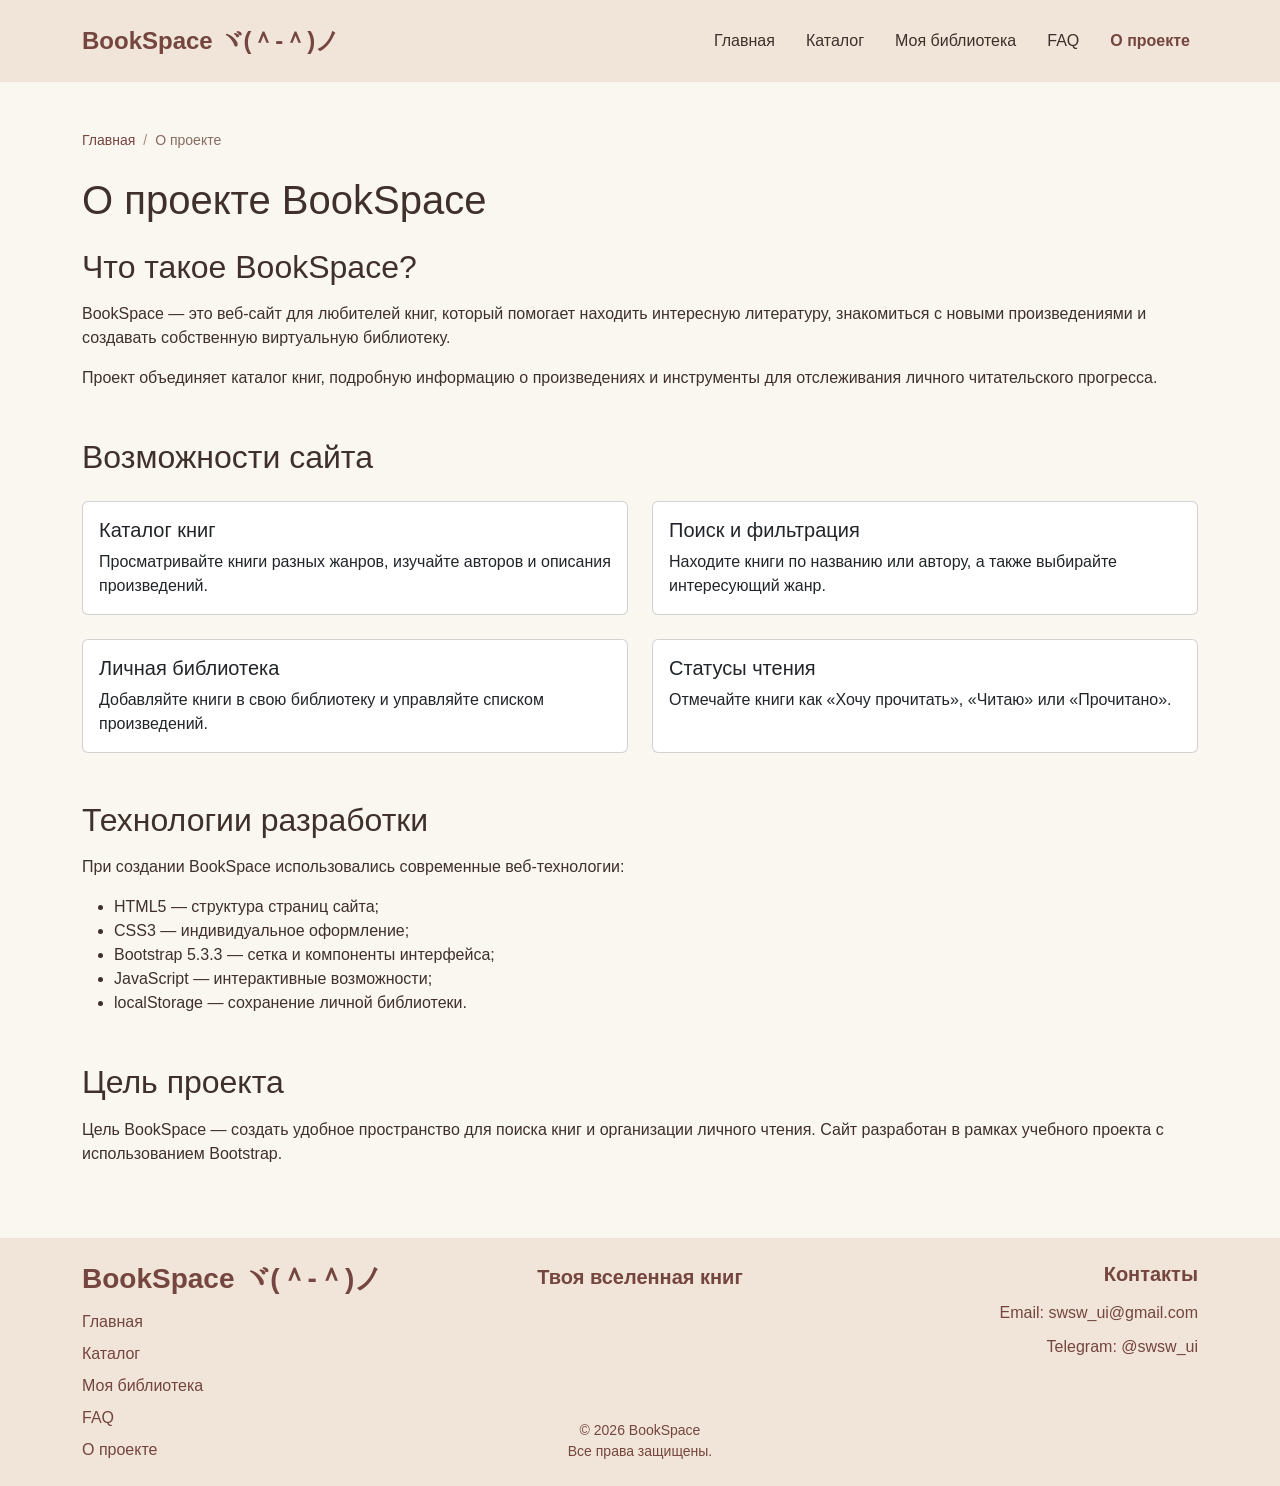
==== about.html @ 2700f843 "Этапы 8, 9, 10" ====
<!DOCTYPE html>
<html lang="ru">

<head>
    <meta charset="UTF-8">
    <meta name="viewport" content="width=device-width, initial-scale=1.0">

    <title>О проекте — BookSpace</title>

    <link
        href="https://cdn.jsdelivr.net/npm/bootstrap@5.3.3/dist/css/bootstrap.min.css"
        rel="stylesheet"
    >

    <link rel="stylesheet" href="css/custom.css">
</head>

<body>

    <!-- Навигационное меню -->
    <nav class="navbar navbar-expand-lg navbar-light sticky-top">
        <div class="container">

            <a class="navbar-brand fw-bold" href="index.html">
                BookSpace ヾ(＾-＾)ノ
            </a>

            <button
                class="navbar-toggler"
                type="button"
                data-bs-toggle="collapse"
                data-bs-target="#navbarNav"
                aria-controls="navbarNav"
                aria-expanded="false"
                aria-label="Открыть меню"
            >
                <span class="navbar-toggler-icon"></span>
            </button>

            <div class="collapse navbar-collapse" id="navbarNav">
                <ul class="navbar-nav ms-auto">

                    <li class="nav-item">
                        <a class="nav-link" href="index.html">
                            Главная
                        </a>
                    </li>

                    <li class="nav-item">
                        <a class="nav-link" href="catalog.html">
                            Каталог
                        </a>
                    </li>

                    <li class="nav-item">
                        <a class="nav-link" href="library.html">
                            Моя библиотека
                        </a>
                    </li>

                    <li class="nav-item">
                        <a class="nav-link" href="faq.html">
                            FAQ
                        </a>
                    </li>

                    <li class="nav-item">
                        <a class="nav-link active"
                           aria-current="page"
                           href="about.html">
                            О проекте
                        </a>
                    </li>

                </ul>
            </div>
        </div>
    </nav>

    <!-- Основное содержимое -->
    <main class="container py-5">

        <nav aria-label="Хлебные крошки">
            <ol class="breadcrumb">
                <li class="breadcrumb-item">
                    <a href="index.html">Главная</a>
                </li>
                <li class="breadcrumb-item active" aria-current="page">
                    О проекте
                </li>
            </ol>
        </nav>

        <h1 class="mb-4">О проекте BookSpace</h1>

        <section class="mb-5">
            <h2 class="mb-3">Что такое BookSpace?</h2>

            <p>
                BookSpace — это веб-сайт для любителей книг,
                который помогает находить интересную литературу,
                знакомиться с новыми произведениями и создавать
                собственную виртуальную библиотеку.
            </p>

            <p>
                Проект объединяет каталог книг, подробную информацию
                о произведениях и инструменты для отслеживания
                личного читательского прогресса.
            </p>
        </section>

        <section class="mb-5">
            <h2 class="mb-4">Возможности сайта</h2>

            <div class="row g-4">

                <div class="col-12 col-md-6">
                    <div class="card h-100">
                        <div class="card-body">
                            <h3 class="h5 card-title">
                                Каталог книг
                            </h3>
                            <p class="card-text">
                                Просматривайте книги разных жанров,
                                изучайте авторов и описания произведений.
                            </p>
                        </div>
                    </div>
                </div>

                <div class="col-12 col-md-6">
                    <div class="card h-100">
                        <div class="card-body">
                            <h3 class="h5 card-title">
                                Поиск и фильтрация
                            </h3>
                            <p class="card-text">
                                Находите книги по названию или автору,
                                а также выбирайте интересующий жанр.
                            </p>
                        </div>
                    </div>
                </div>

                <div class="col-12 col-md-6">
                    <div class="card h-100">
                        <div class="card-body">
                            <h3 class="h5 card-title">
                                Личная библиотека
                            </h3>
                            <p class="card-text">
                                Добавляйте книги в свою библиотеку
                                и управляйте списком произведений.
                            </p>
                        </div>
                    </div>
                </div>

                <div class="col-12 col-md-6">
                    <div class="card h-100">
                        <div class="card-body">
                            <h3 class="h5 card-title">
                                Статусы чтения
                            </h3>
                            <p class="card-text">
                                Отмечайте книги как «Хочу прочитать»,
                                «Читаю» или «Прочитано».
                            </p>
                        </div>
                    </div>
                </div>

            </div>
        </section>

        <section class="mb-5">
            <h2 class="mb-3">Технологии разработки</h2>

            <p>
                При создании BookSpace использовались
                современные веб-технологии:
            </p>

            <ul>
                <li>HTML5 — структура страниц сайта;</li>
                <li>CSS3 — индивидуальное оформление;</li>
                <li>Bootstrap 5.3.3 — сетка и компоненты интерфейса;</li>
                <li>JavaScript — интерактивные возможности;</li>
                <li>localStorage — сохранение личной библиотеки.</li>
            </ul>
        </section>

        <section class="mb-4">
            <h2 class="mb-3">Цель проекта</h2>

            <p>
                Цель BookSpace — создать удобное пространство
                для поиска книг и организации личного чтения.
                Сайт разработан в рамках учебного проекта
                с использованием Bootstrap.
            </p>
        </section>

    </main>

    <!-- Подвал -->
    <footer class="site-footer py-4">
        <div class="container">
            <div class="row g-4">

                <div class="col-12 col-md-4">
                    <h2 class="footer-title">BookSpace ヾ(＾-＾)ノ</h2>

                    <nav class="footer-nav"
                         aria-label="Навигация в подвале">
                        <a href="index.html">Главная</a>
                        <a href="catalog.html">Каталог</a>
                        <a href="library.html">Моя библиотека</a>
                        <a href="faq.html">FAQ</a>
                        <a href="about.html">О проекте</a>
                    </nav>
                </div>

                <div class="col-12 col-md-4 footer-center">
                    <p class="footer-slogan">
                        Твоя вселенная книг
                    </p>

                    <p class="footer-copyright">
                        © 2026 BookSpace<br>
                        Все права защищены.
                    </p>
                </div>

                <div class="col-12 col-md-4 footer-contacts">
                    <h2 class="footer-heading">Контакты</h2>

                    <p>
                        Email:
                        <a href="mailto:your-email@example.com">
                            swsw_ui@gmail.com
                        </a>
                    </p>

                    <p>
                        Telegram:
                        <a href="https://t.me/your_username">
                            @swsw_ui
                        </a>
                    </p>
                </div>

            </div>
        </div>
    </footer>

    <!-- Кнопка наверх -->
    <button
        id="backToTop"
        class="back-to-top"
        type="button"
        aria-label="Вернуться наверх"
        title="Наверх"
    >
        ᐱ
    </button>

    <script
        src="https://cdn.jsdelivr.net/npm/bootstrap@5.3.3/dist/js/bootstrap.bundle.min.js"
    ></script>

    <script src="js/common.js"></script>

</body>
</html>
---- css/custom.css ----
:root {
    --background: #faf6f0;
    --primary: #75453f;
    --primary-hover: #59332f;
    --text: #3f302b;
    --light-brown: #eee0d1;
}

body {
    background-color: var(--background);
    color: var(--text);
    font-family: Arial, sans-serif;
}

/* Навигация */

.navbar {
    background-color: #f0e5d8;
    padding: 18px 0;
}

.navbar-brand {
    color: var(--primary);
    font-size: 24px;
}

.navbar-brand:hover {
    color: var(--primary-hover);
}

.nav-link {
    color: var(--text);
    margin-left: 15px;
}

.nav-link:hover,
.nav-link.active {
    color: var(--primary) !important;
    font-weight: 600;
}

/* Главный баннер */

.hero {
    background-color: var(--light-brown);
    background-image: linear-gradient(to left, #8b694e, #a2836a, #b99d88, #d0b8a6, #e7d4c6);
}

.hero h1 {
    color: var(--primary);
}

.hero img {
    max-height: 340px;
    object-fit: cover;
}

/* Кнопки */

.btn-book {
    background-color: var(--primary);
    color: white;
    border-radius: 8px;
    padding: 10px 24px;
    border: none;
}

.btn-book:hover {
    background-color: var(--primary-hover);
    color: white;
}

/* Заголовки */

.section-title {
    color: var(--primary);
    font-weight: bold;
}

/* Карточки книг */

.book-card {
    border: none;
    border-radius: 12px;
    overflow: hidden;
    box-shadow: 0 4px 15px rgba(0, 0, 0, 0.08);
    transition: transform 0.2s;
}

.book-card:hover {
    transform: translateY(-5px);
}

.book-card img {
    height: 340px;
    object-fit: contain;
    background-color: #f5eee5;
    padding: 15px;
}

.book-card .card-body {
    display: flex;
    flex-direction: column;
    align-items: flex-start;
}

.book-card .btn {
    margin-top: auto;
}

.book-rating {
    color: #c18b40;
    font-size: 20px;
}

/* Книга дня */

.book-of-day {
    background-color: #f0e5d8;
}

.day-cover {
    max-height: 300px;
}

/* Подвал сайта */

.site-footer {
    background-color: #f0e5d8;
    color: #75453f;
}

.footer-title {
    font-size: 28px;
    font-weight: 800;
    margin-bottom: 15px;
}

.footer-nav {
    display: flex;
    flex-direction: column;
    align-items: flex-start;
    gap: 8px;
}

.footer-nav a,
.footer-contacts a {
    color: #75453f;
    text-decoration: none;
}

.footer-nav a:hover,
.footer-contacts a:hover {
    text-decoration: underline;
}

.footer-center {
    display: flex;
    flex-direction: column;
    align-items: center;
    justify-content: space-between;
    text-align: center;
}

.footer-slogan {
    font-size: 20px;
    font-weight: 600;
}

.footer-copyright {
    font-size: 14px;
    margin-bottom: 0;
}

.footer-heading {
    font-size: 20px;
    font-weight: 700;
    margin-bottom: 15px;
}

.footer-contacts {
    text-align: right;
}

.footer-contacts p {
    margin-bottom: 10px;
}

@media (max-width: 767px) {
    .footer-center {
        align-items: flex-start;
        text-align: left;
        gap: 12px;
    }

    .footer-contacts {
        text-align: left;
    }
}


/* Мобильные устройства */

@media (max-width: 768px) {
    .hero {
        text-align: center;
    }

    .hero h1 {
        font-size: 30px;
    }

    .nav-link {
        margin-left: 0;
    }
}



/* Моя библиотека */

.library-panel {
    background-color: #f0e5d8;
    border-radius: 12px;
}

.library-stat {
    background-color: #eee0d1;
    border-radius: 12px;
    text-align: center;
}

.library-stat h2 {
    color: #75453f;
    font-weight: bold;
}

.library-filter {
    max-width: 300px;
}

#libraryMessage {
    color: #75453f;
}

#emptyLibrary {
    color: #75453f;
    font-size: 18px;
}

#libraryContainer .card-body {
    gap: 8px;
}

#libraryContainer .btn {
    width: 100%;
}



/* FAQ */

.faq-accordion {
    max-width: 850px;
    margin: 0 auto;
}

.faq-accordion .accordion-item {
    border: 1px solid #dfcbb9;
    margin-bottom: 12px;
    border-radius: 10px;
    overflow: hidden;
}

.faq-accordion .accordion-button {
    background-color: #f0e5d8;
    color: #75453f;
    font-weight: 600;
    padding: 20px;
}

.faq-accordion .accordion-button:not(.collapsed) {
    background-color: #e6d1bd;
    color: #75453f;
    box-shadow: none;
}

.faq-accordion .accordion-button:focus {
    box-shadow: 0 0 0 3px rgba(117, 69, 63, 0.2);
}

.faq-accordion .accordion-body {
    background-color: #fffaf5;
    color: #4e3b35;
    padding: 20px;
    line-height: 1.7;
}

.faq-info {
    background-color: #f0e5d8;
    border-radius: 12px;
    max-width: 850px;
    margin-left: auto;
    margin-right: auto;
}

.faq-info h2 {
    color: #75453f;
}


/* Страница подробной информации о книге */

.book-back-link {
    display: inline-block;
    color: #75453f;
    text-decoration: none;
    font-weight: 600;
    margin-bottom: 20px;
}

.book-back-link:hover {
    text-decoration: underline;
}

.book-detail-image {
    display: block;
    width: 100%;
    max-width: 350px;
    height: auto;
    border-radius: 10px;
    box-shadow: 0 4px 15px rgba(0, 0, 0, 0.12);
}

.book-detail-author {
    font-size: 18px;
}

.book-description {
    line-height: 1.8;
    white-space: pre-line;
}

.book-actions {
    background-color: #f0e5d8;
    border-radius: 12px;
    max-width: 500px;
}

#bookMessage {
    color: #75453f;
    font-weight: 500;
}



/* Кнопка наверх */

.back-to-top {
    position: fixed;
    right: 25px;
    bottom: 25px;

    width: 50px;
    height: 50px;

    background-color: #75453f;
    color: white;

    border: none;
    border-radius: 50%;

    font-size: 26px;
    cursor: pointer;

    opacity: 0;
    visibility: hidden;
    pointer-events: none;

    transition: opacity 0.3s, visibility 0.3s;
    z-index: 1050;
}

.back-to-top.show {
    opacity: 1;
    visibility: visible;
    pointer-events: auto;
}

.back-to-top:hover {
    background-color: #59332f;
}



/* Закреплённый поиск книги */

.catalog-filters {
    position: sticky;
    top: var(--navbar-height, 70px);
    z-index: 1020;

    background-color: #fffaf5;
    padding: 15px;
    border-radius: 10px;
    box-shadow: 0 3px 10px rgba(0, 0, 0, 0.06);
}


/* Хлебные крошки */

.breadcrumb {
    margin-bottom: 25px;
    font-size: 14px;
}

.breadcrumb-item a {
    color: #75453f;
    text-decoration: none;
}

.breadcrumb-item a:hover {
    text-decoration: underline;
}

.breadcrumb-item.active {
    color: #876c60;
}

.breadcrumb-item + .breadcrumb-item::before {
    color: #a58b7c;
}
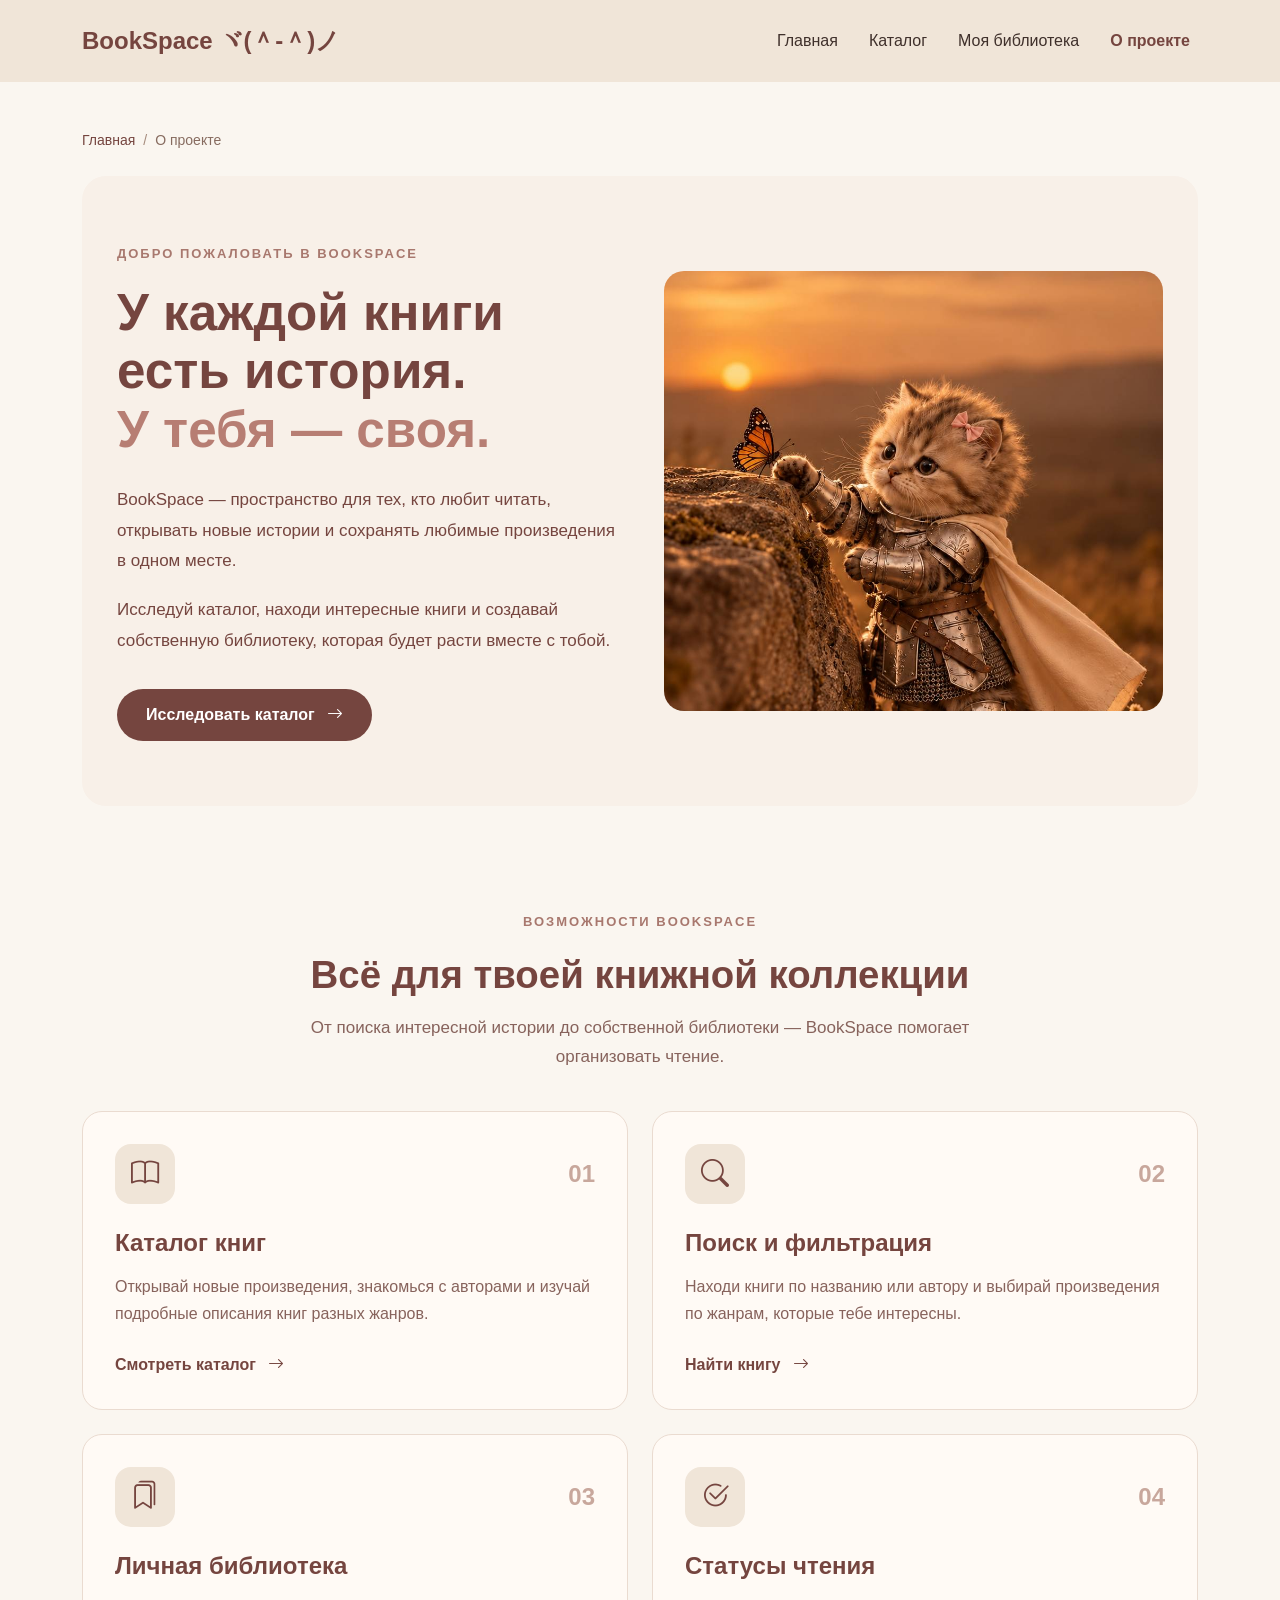
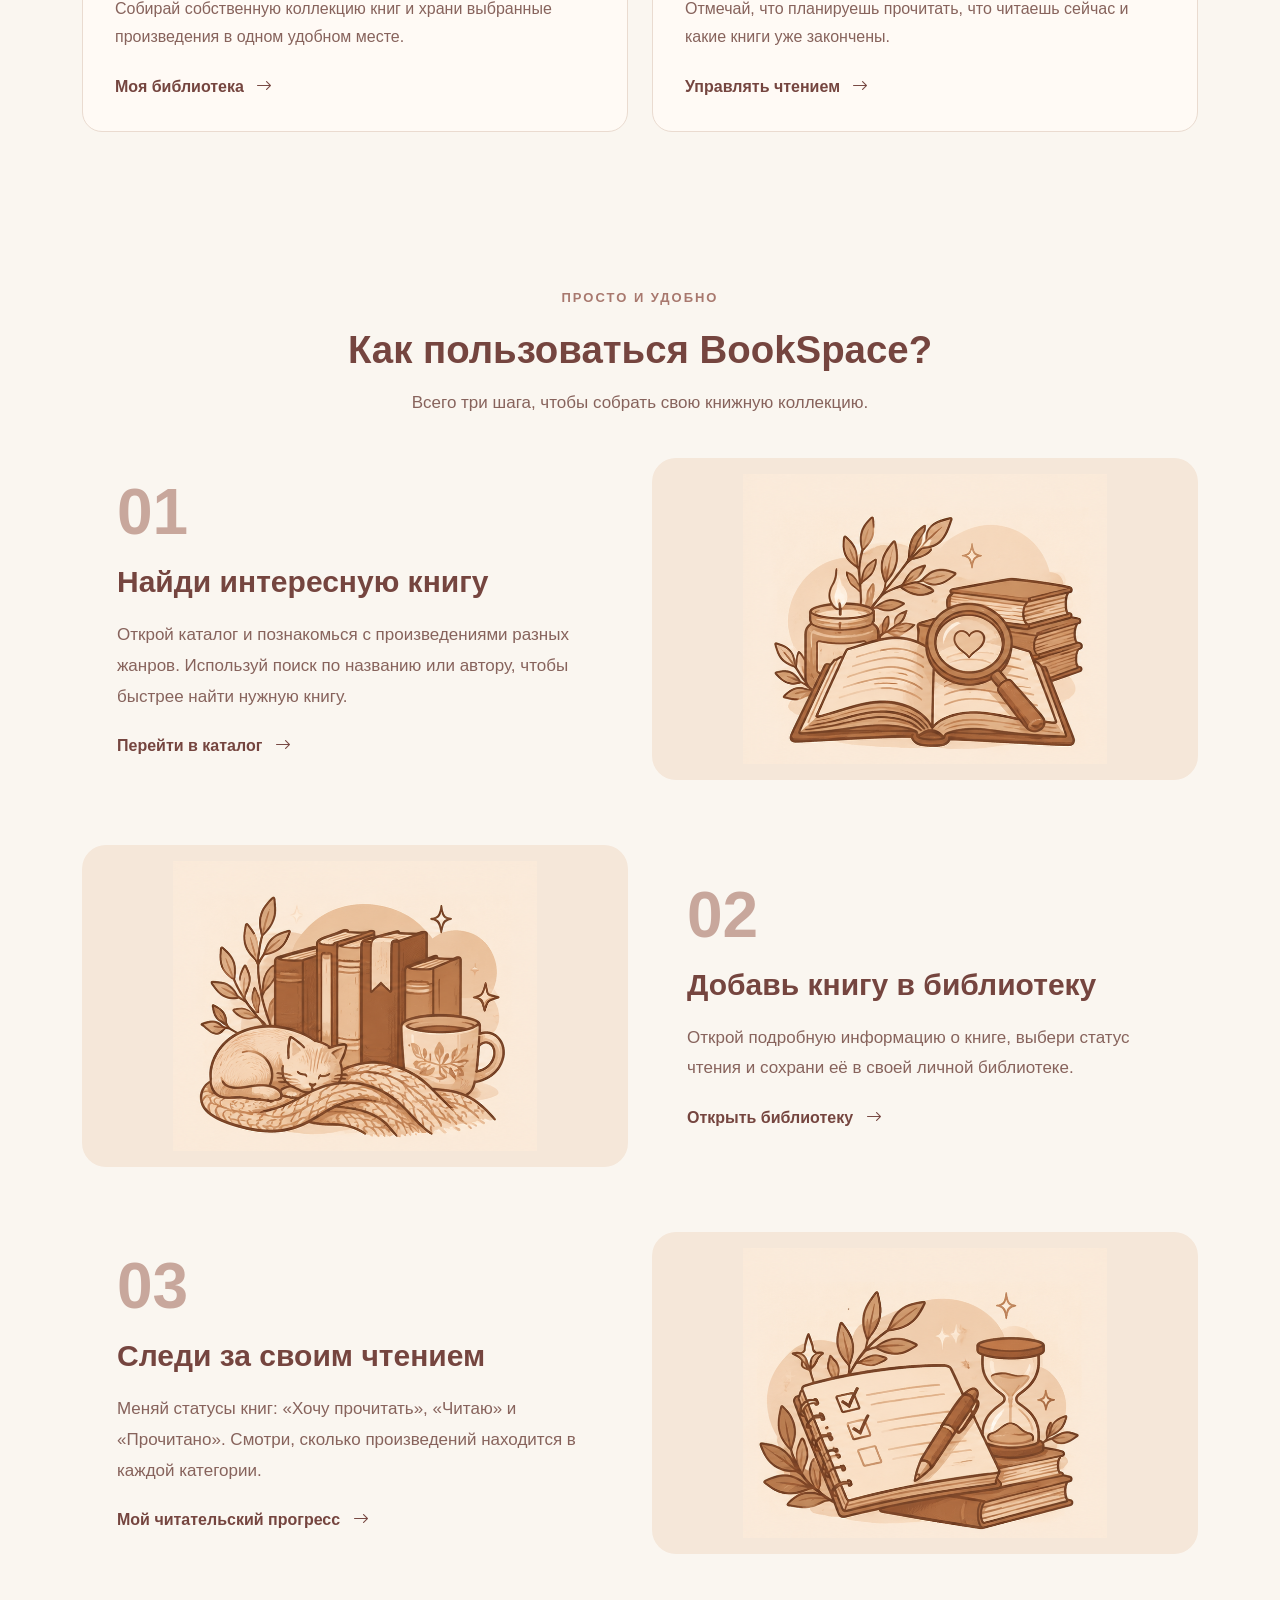
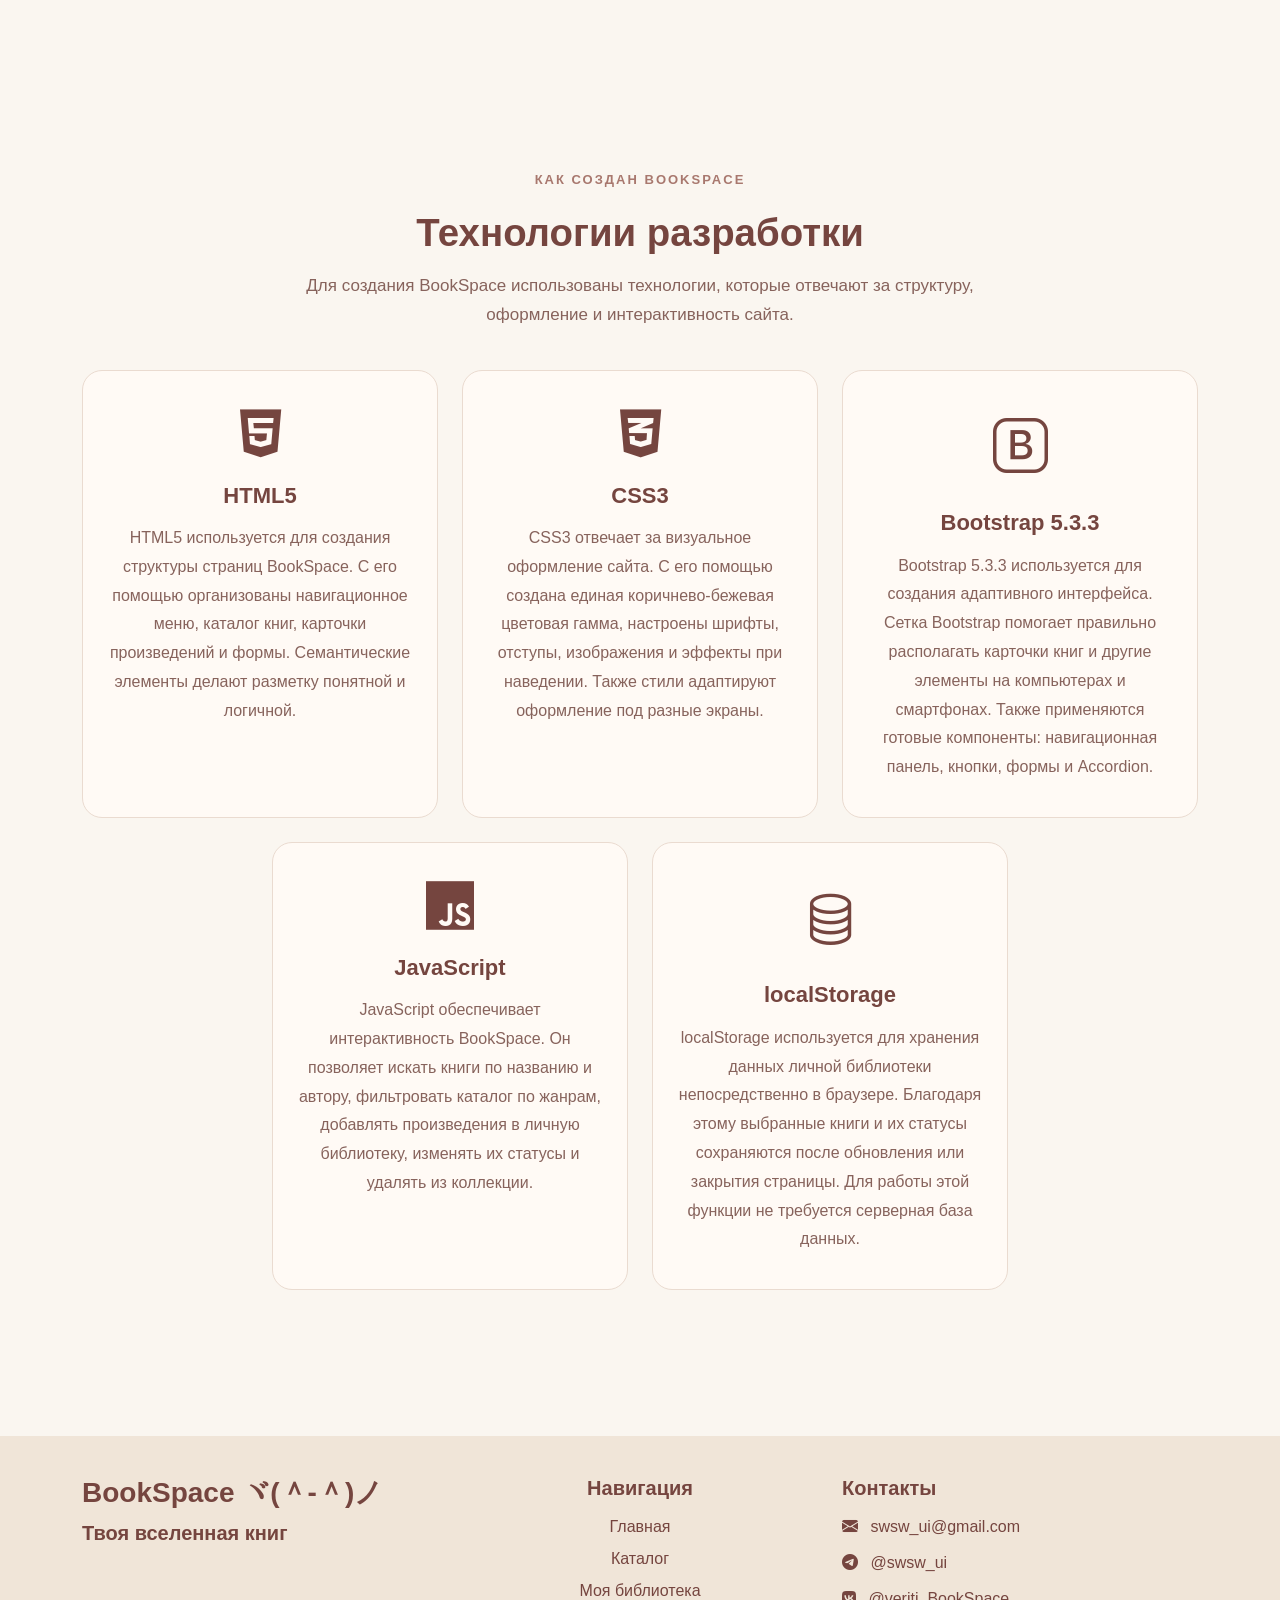
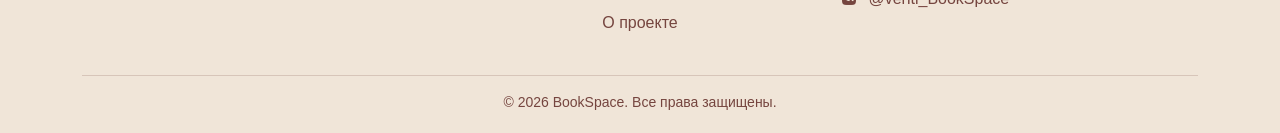
==== commit 557d74f2: "Всё по мелочи" ====
--- a/about.html
+++ b/about.html
@@ -12,6 +12,10 @@
         href="https://cdn.jsdelivr.net/npm/bootstrap@5.3.3/dist/css/bootstrap.min.css"
         rel="stylesheet"
     >
+
+    <link rel="stylesheet" href="https://cdn.jsdelivr.net/npm/bootstrap-icons@1.11.3/font/bootstrap-icons.min.css">
+
+    <link rel="stylesheet" href="https://cdnjs.cloudflare.com/ajax/libs/font-awesome/6.7.2/css/all.min.css">
 
     <link rel="stylesheet" href="css/custom.css">
 </head>
@@ -60,12 +64,6 @@
                     </li>
 
                     <li class="nav-item">
-                        <a class="nav-link" href="faq.html">
-                            FAQ
-                        </a>
-                    </li>
-
-                    <li class="nav-item">
                         <a class="nav-link active"
                            aria-current="page"
                            href="about.html">
@@ -92,82 +90,165 @@
             </ol>
         </nav>
 
-        <h1 class="mb-4">О проекте BookSpace</h1>
-
-        <section class="mb-5">
-            <h2 class="mb-3">Что такое BookSpace?</h2>
-
-            <p>
-                BookSpace — это веб-сайт для любителей книг,
-                который помогает находить интересную литературу,
-                знакомиться с новыми произведениями и создавать
-                собственную виртуальную библиотеку.
-            </p>
-
-            <p>
-                Проект объединяет каталог книг, подробную информацию
-                о произведениях и инструменты для отслеживания
-                личного читательского прогресса.
-            </p>
+
+        <!-- Приветственный блок -->
+        <section class="about-hero mb-5">
+            <div class="row align-items-center g-5">
+
+                <div class="col-12 col-lg-6">
+                    <span class="about-label">
+                        ДОБРО ПОЖАЛОВАТЬ В BOOKSPACE
+                    </span>
+
+                    <h1 class="about-title">
+                        У каждой книги есть история.
+                        <span>У тебя — своя.</span>
+                    </h1>
+
+                    <p class="about-intro">
+                        BookSpace — пространство для тех, кто любит
+                        читать, открывать новые истории и сохранять
+                        любимые произведения в одном месте.
+                    </p>
+
+                    <p class="about-intro">
+                        Исследуй каталог, находи интересные книги
+                        и создавай собственную библиотеку,
+                        которая будет расти вместе с тобой.
+                    </p>
+
+                    <a href="catalog.html" class="btn about-hero-btn">
+                        Исследовать каталог
+                        <i class="bi bi-arrow-right ms-2"
+                        aria-hidden="true"></i>
+                    </a>
+                </div>
+
+                <div class="col-12 col-lg-6">
+                    <div class="about-hero-image">
+                        <img
+                            src="images/about-hero.jpg"
+                            alt="Уютное пространство для чтения книг"
+                            class="img-fluid"
+                        >
+                    </div>
+                </div>
+
+            </div>
         </section>
 
-        <section class="mb-5">
-            <h2 class="mb-4">Возможности сайта</h2>
+
+
+        <!-- Возможности сайта -->
+        <section class="about-features mb-5">
+
+            <div class="about-section-heading">
+                <span class="about-label">ВОЗМОЖНОСТИ BOOKSPACE</span>
+                <h2>Всё для твоей книжной коллекции</h2>
+                <p>
+                    От поиска интересной истории до собственной библиотеки —
+                    BookSpace помогает организовать чтение.
+                </p>
+            </div>
 
             <div class="row g-4">
 
                 <div class="col-12 col-md-6">
-                    <div class="card h-100">
+                    <div class="card about-feature-card h-100">
                         <div class="card-body">
-                            <h3 class="h5 card-title">
-                                Каталог книг
-                            </h3>
-                            <p class="card-text">
-                                Просматривайте книги разных жанров,
-                                изучайте авторов и описания произведений.
+                            <div class="about-feature-top">
+                                <span class="about-feature-icon">
+                                    <i class="bi bi-book" aria-hidden="true"></i>
+                                </span>
+                                <span class="about-feature-number">01</span>
+                            </div>
+
+                            <h3 class="h4">Каталог книг</h3>
+                            <p>
+                                Открывай новые произведения, знакомься
+                                с авторами и изучай подробные описания
+                                книг разных жанров.
                             </p>
+
+                            <a href="catalog.html" class="about-feature-link">
+                                Смотреть каталог
+                                <i class="bi bi-arrow-right" aria-hidden="true"></i>
+                            </a>
                         </div>
                     </div>
                 </div>
 
                 <div class="col-12 col-md-6">
-                    <div class="card h-100">
+                    <div class="card about-feature-card h-100">
                         <div class="card-body">
-                            <h3 class="h5 card-title">
-                                Поиск и фильтрация
-                            </h3>
-                            <p class="card-text">
-                                Находите книги по названию или автору,
-                                а также выбирайте интересующий жанр.
+                            <div class="about-feature-top">
+                                <span class="about-feature-icon">
+                                    <i class="bi bi-search" aria-hidden="true"></i>
+                                </span>
+                                <span class="about-feature-number">02</span>
+                            </div>
+
+                            <h3 class="h4">Поиск и фильтрация</h3>
+                            <p>
+                                Находи книги по названию или автору
+                                и выбирай произведения по жанрам,
+                                которые тебе интересны.
                             </p>
+
+                            <a href="catalog.html" class="about-feature-link">
+                                Найти книгу
+                                <i class="bi bi-arrow-right" aria-hidden="true"></i>
+                            </a>
                         </div>
                     </div>
                 </div>
 
                 <div class="col-12 col-md-6">
-                    <div class="card h-100">
+                    <div class="card about-feature-card h-100">
                         <div class="card-body">
-                            <h3 class="h5 card-title">
-                                Личная библиотека
-                            </h3>
-                            <p class="card-text">
-                                Добавляйте книги в свою библиотеку
-                                и управляйте списком произведений.
+                            <div class="about-feature-top">
+                                <span class="about-feature-icon">
+                                    <i class="bi bi-bookmarks" aria-hidden="true"></i>
+                                </span>
+                                <span class="about-feature-number">03</span>
+                            </div>
+
+                            <h3 class="h4">Личная библиотека</h3>
+                            <p>
+                                Собирай собственную коллекцию книг
+                                и храни выбранные произведения
+                                в одном удобном месте.
                             </p>
+
+                            <a href="library.html" class="about-feature-link">
+                                Моя библиотека
+                                <i class="bi bi-arrow-right" aria-hidden="true"></i>
+                            </a>
                         </div>
                     </div>
                 </div>
 
                 <div class="col-12 col-md-6">
-                    <div class="card h-100">
+                    <div class="card about-feature-card h-100">
                         <div class="card-body">
-                            <h3 class="h5 card-title">
-                                Статусы чтения
-                            </h3>
-                            <p class="card-text">
-                                Отмечайте книги как «Хочу прочитать»,
-                                «Читаю» или «Прочитано».
+                            <div class="about-feature-top">
+                                <span class="about-feature-icon">
+                                    <i class="bi bi-check2-circle" aria-hidden="true"></i>
+                                </span>
+                                <span class="about-feature-number">04</span>
+                            </div>
+
+                            <h3 class="h4">Статусы чтения</h3>
+                            <p>
+                                Отмечай, что планируешь прочитать,
+                                что читаешь сейчас и какие книги
+                                уже закончены.
                             </p>
+
+                            <a href="library.html" class="about-feature-link">
+                                Управлять чтением
+                                <i class="bi bi-arrow-right" aria-hidden="true"></i>
+                            </a>
                         </div>
                     </div>
                 </div>
@@ -175,83 +256,264 @@
             </div>
         </section>
 
-        <section class="mb-5">
-            <h2 class="mb-3">Технологии разработки</h2>
-
-            <p>
-                При создании BookSpace использовались
-                современные веб-технологии:
-            </p>
-
-            <ul>
-                <li>HTML5 — структура страниц сайта;</li>
-                <li>CSS3 — индивидуальное оформление;</li>
-                <li>Bootstrap 5.3.3 — сетка и компоненты интерфейса;</li>
-                <li>JavaScript — интерактивные возможности;</li>
-                <li>localStorage — сохранение личной библиотеки.</li>
-            </ul>
+
+
+        <!-- Как пользоваться BookSpace -->
+        <section class="about-steps mb-5">
+
+            <div class="about-section-heading">
+                <span class="about-label">ПРОСТО И УДОБНО</span>
+                <h2>Как пользоваться BookSpace?</h2>
+                <p>
+                    Всего три шага, чтобы собрать свою
+                    книжную коллекцию.
+                </p>
+            </div>
+
+            <!-- Шаг 1 -->
+            <div class="row align-items-center g-4 about-step">
+
+                <div class="col-12 col-md-6">
+                    <div class="about-step-content">
+                        <span class="about-step-number">01</span>
+                        <h3>Найди интересную книгу</h3>
+                        <p>
+                            Открой каталог и познакомься с произведениями
+                            разных жанров. Используй поиск по названию
+                            или автору, чтобы быстрее найти нужную книгу.
+                        </p>
+                        <a href="catalog.html" class="about-feature-link">
+                            Перейти в каталог
+                            <i class="bi bi-arrow-right" aria-hidden="true"></i>
+                        </a>
+                    </div>
+                </div>
+
+                <div class="col-12 col-md-6">
+                    <div class="about-step-visual">
+                        <img
+                            src="images/step-search.png"
+                            class="about-step-image"
+                            alt="Поиск новых книг"
+                        >
+                    </div>
+                </div>
+
+            </div>
+
+            <!-- Шаг 2 -->
+            <div class="row align-items-center g-4 about-step">
+
+                <div class="col-12 col-md-6 order-md-2">
+                    <div class="about-step-content">
+                        <span class="about-step-number">02</span>
+                        <h3>Добавь книгу в библиотеку</h3>
+                        <p>
+                            Открой подробную информацию о книге,
+                            выбери статус чтения и сохрани её
+                            в своей личной библиотеке.
+                        </p>
+                        <a href="library.html" class="about-feature-link">
+                            Открыть библиотеку
+                            <i class="bi bi-arrow-right" aria-hidden="true"></i>
+                        </a>
+                    </div>
+                </div>
+
+                <div class="col-12 col-md-6 order-md-1">
+                    <div class="about-step-visual about-step-visual-alt">
+                        <img
+                            src="images/step-library.png"
+                            class="about-step-image"
+                            alt="Личная книжная коллекция"
+                        >
+                    </div>
+                </div>
+
+            </div>
+
+            <!-- Шаг 3 -->
+            <div class="row align-items-center g-4 about-step">
+
+                <div class="col-12 col-md-6">
+                    <div class="about-step-content">
+                        <span class="about-step-number">03</span>
+                        <h3>Следи за своим чтением</h3>
+                        <p>
+                            Меняй статусы книг: «Хочу прочитать»,
+                            «Читаю» и «Прочитано». Смотри,
+                            сколько произведений находится
+                            в каждой категории.
+                        </p>
+                        <a href="library.html" class="about-feature-link">
+                            Мой читательский прогресс
+                            <i class="bi bi-arrow-right" aria-hidden="true"></i>
+                        </a>
+                    </div>
+                </div>
+
+                <div class="col-12 col-md-6">
+                    <div class="about-step-visual">
+                        <img
+                            src="images/step-progress.png"
+                            class="about-step-image"
+                            alt="Отслеживание прогресса чтения"
+                        >
+                    </div>
+                </div>
+
+            </div>
+
         </section>
 
-        <section class="mb-4">
-            <h2 class="mb-3">Цель проекта</h2>
-
-            <p>
-                Цель BookSpace — создать удобное пространство
-                для поиска книг и организации личного чтения.
-                Сайт разработан в рамках учебного проекта
-                с использованием Bootstrap.
-            </p>
+
+
+
+
+        <!-- Технологии разработки -->
+        <section class="about-technologies mb-5">
+
+            <div class="about-section-heading">
+                <span class="about-label">КАК СОЗДАН BOOKSPACE</span>
+                <h2>Технологии разработки</h2>
+                <p>
+                    Для создания BookSpace использованы технологии,
+                    которые отвечают за структуру, оформление
+                    и интерактивность сайта.
+                </p>
+            </div>
+
+            <div class="row g-4 justify-content-center">
+
+                <div class="col-12 col-md-6 col-lg-4">
+                    <div class="about-tech-card h-100">
+                        <i class="fa-brands fa-html5 about-tech-icon"></i>
+                        <h3>HTML5</h3>
+                        <p>
+                                HTML5 используется для создания структуры страниц
+                                BookSpace. С его помощью организованы навигационное
+                                меню, каталог книг, карточки произведений и формы.
+                                Семантические элементы делают разметку понятной
+                                и логичной.
+                        </p>
+                    </div>
+                </div>
+
+                <div class="col-12 col-md-6 col-lg-4">
+                    <div class="about-tech-card h-100">
+                        <i class="fa-brands fa-css3-alt about-tech-icon"></i>
+                        <h3>CSS3</h3>
+                        <p>
+                                CSS3 отвечает за визуальное оформление сайта.
+                                С его помощью создана единая коричнево-бежевая
+                                цветовая гамма, настроены шрифты, отступы,
+                                изображения и эффекты при наведении.
+                                Также стили адаптируют оформление под разные экраны.
+                        </p>
+                    </div>
+                </div>
+
+                <div class="col-12 col-md-6 col-lg-4">
+                    <div class="about-tech-card h-100">
+                        <i class="bi bi-bootstrap about-tech-icon"></i>
+                        <h3>Bootstrap 5.3.3</h3>
+                        <p>
+                                Bootstrap 5.3.3 используется для создания
+                                адаптивного интерфейса. Сетка Bootstrap помогает
+                                правильно располагать карточки книг и другие
+                                элементы на компьютерах и смартфонах.
+                                Также применяются готовые компоненты:
+                                навигационная панель, кнопки, формы и Accordion.
+                        </p>
+                    </div>
+                </div>
+
+                <div class="col-12 col-md-6 col-lg-4">
+                    <div class="about-tech-card h-100">
+                        <i class="fa-brands fa-js about-tech-icon"></i>
+                        <h3>JavaScript</h3>
+                        <p>
+                                JavaScript обеспечивает интерактивность BookSpace.
+                                Он позволяет искать книги по названию и автору,
+                                фильтровать каталог по жанрам, добавлять
+                                произведения в личную библиотеку, изменять
+                                их статусы и удалять из коллекции.
+                        </p>
+                    </div>
+                </div>
+
+                <div class="col-12 col-md-6 col-lg-4">
+                    <div class="about-tech-card h-100">
+                        <i class="bi bi-database about-tech-icon"></i>
+                        <h3>localStorage</h3>
+                        <p>
+                                localStorage используется для хранения данных
+                                личной библиотеки непосредственно в браузере.
+                                Благодаря этому выбранные книги и их статусы
+                                сохраняются после обновления или закрытия страницы.
+                                Для работы этой функции не требуется серверная база данных.
+                        </p>
+                    </div>
+                </div>
+
+            </div>
         </section>
 
+
     </main>
 
-    <!-- Подвал -->
-    <footer class="site-footer py-4">
+    <footer class="site-footer">
         <div class="container">
-            <div class="row g-4">
-
-                <div class="col-12 col-md-4">
-                    <h2 class="footer-title">BookSpace ヾ(＾-＾)ノ</h2>
-
-                    <nav class="footer-nav"
-                         aria-label="Навигация в подвале">
-                        <a href="index.html">Главная</a>
-                        <a href="catalog.html">Каталог</a>
-                        <a href="library.html">Моя библиотека</a>
-                        <a href="faq.html">FAQ</a>
-                        <a href="about.html">О проекте</a>
-                    </nav>
-                </div>
-
-                <div class="col-12 col-md-4 footer-center">
-                    <p class="footer-slogan">
-                        Твоя вселенная книг
-                    </p>
-
-                    <p class="footer-copyright">
-                        © 2026 BookSpace<br>
-                        Все права защищены.
-                    </p>
+            <div class="row g-4 footer-main">
+
+                <div class="col-12 col-md-4 footer-brand">
+                    <h2 class="footer-heading">BookSpace ヾ(＾-＾)ノ</h2>
+                    <p class="footer-description">Твоя вселенная книг</p>
+                </div>
+
+                <div class="col-12 col-md-4 footer-navigation">
+                    <h2 class="footer-heading">Навигация</h2>
+
+                    <ul class="list-unstyled">
+                        <li><a href="index.html">Главная</a></li>
+                        <li><a href="catalog.html">Каталог</a></li>
+                        <li><a href="library.html">Моя библиотека</a></li>
+                        <li><a href="about.html">О проекте</a></li>
+                    </ul>
                 </div>
 
                 <div class="col-12 col-md-4 footer-contacts">
                     <h2 class="footer-heading">Контакты</h2>
 
                     <p>
-                        Email:
-                        <a href="mailto:your-email@example.com">
+                        <i class="bi bi-envelope-fill me-2" aria-hidden="true"></i>
+                        <a href="mailto:swsw_ui@gmail.com">
                             swsw_ui@gmail.com
                         </a>
                     </p>
 
                     <p>
-                        Telegram:
-                        <a href="https://t.me/your_username">
+                        <i class="bi bi-telegram me-2" aria-hidden="true"></i>
+                        <a href="https://t.me/swsw_ui"
+                        target="_blank"
+                        rel="noopener noreferrer">
                             @swsw_ui
                         </a>
                     </p>
-                </div>
-
+                    <p>
+                        <i class="fa-brands fa-vk me-2" aria-hidden="true"></i>
+                        <a href="https://vk.com/ТВОЙ_ID"
+                        target="_blank"
+                        rel="noopener noreferrer">
+                            @veriti_BookSpace
+                        </a>
+                    </p>
+                </div>
+
+            </div>
+
+            <div class="footer-bottom">
+                <p class="mb-0">© 2026 BookSpace. Все права защищены.</p>
             </div>
         </div>
     </footer>
--- a/css/custom.css
+++ b/css/custom.css
@@ -40,21 +40,57 @@
     font-weight: 600;
 }
 
-/* Главный баннер */
-
-.hero {
-    background-color: var(--light-brown);
-    background-image: linear-gradient(to left, #8b694e, #a2836a, #b99d88, #d0b8a6, #e7d4c6);
-}
-
-.hero h1 {
-    color: var(--primary);
-}
-
-.hero img {
-    max-height: 340px;
-    object-fit: cover;
-}
+
+/* Баннер главной страницы */
+
+.home-banner {
+    min-height: 430px;
+    background-image:
+        linear-gradient(
+            90deg,
+            rgba(42, 26, 22, 0.82),
+            rgba(42, 26, 22, 0.20)
+        ),
+        url("../images/kot_i_mech.jpg");
+
+    background-position: center 70% 40%;
+}
+
+.home-banner .page-banner-content {
+    padding: 85px 0;
+}
+
+.home-banner .page-banner-content p {
+    margin-bottom: 28px;
+}
+
+/* Кнопка главного баннера */
+
+.home-banner-btn {
+    background-color: #f0e5d8;
+    color: #75453f;
+    border-radius: 30px;
+    padding: 12px 28px;
+    font-weight: 700;
+}
+
+.home-banner-btn:hover {
+    background-color: #ffffff;
+    color: #75453f;
+}
+
+/* Адаптация */
+
+@media (max-width: 767px) {
+    .home-banner {
+        min-height: 350px;
+    }
+
+    .home-banner .page-banner-content {
+        padding: 60px 0;
+    }
+}
+
 
 /* Кнопки */
 
@@ -124,80 +160,6 @@
     max-height: 300px;
 }
 
-/* Подвал сайта */
-
-.site-footer {
-    background-color: #f0e5d8;
-    color: #75453f;
-}
-
-.footer-title {
-    font-size: 28px;
-    font-weight: 800;
-    margin-bottom: 15px;
-}
-
-.footer-nav {
-    display: flex;
-    flex-direction: column;
-    align-items: flex-start;
-    gap: 8px;
-}
-
-.footer-nav a,
-.footer-contacts a {
-    color: #75453f;
-    text-decoration: none;
-}
-
-.footer-nav a:hover,
-.footer-contacts a:hover {
-    text-decoration: underline;
-}
-
-.footer-center {
-    display: flex;
-    flex-direction: column;
-    align-items: center;
-    justify-content: space-between;
-    text-align: center;
-}
-
-.footer-slogan {
-    font-size: 20px;
-    font-weight: 600;
-}
-
-.footer-copyright {
-    font-size: 14px;
-    margin-bottom: 0;
-}
-
-.footer-heading {
-    font-size: 20px;
-    font-weight: 700;
-    margin-bottom: 15px;
-}
-
-.footer-contacts {
-    text-align: right;
-}
-
-.footer-contacts p {
-    margin-bottom: 10px;
-}
-
-@media (max-width: 767px) {
-    .footer-center {
-        align-items: flex-start;
-        text-align: left;
-        gap: 12px;
-    }
-
-    .footer-contacts {
-        text-align: left;
-    }
-}
 
 
 /* Мобильные устройства */
@@ -257,56 +219,116 @@
     width: 100%;
 }
 
-
-
-/* FAQ */
-
-.faq-accordion {
-    max-width: 850px;
-    margin: 0 auto;
-}
-
-.faq-accordion .accordion-item {
-    border: 1px solid #dfcbb9;
+/* для анимации цифр */
+
+#plannedCount,
+#readingCount,
+#finishedCount {
+    display: inline-block;
+    font-variant-numeric: tabular-nums;
+    transition: color 5.0s ease;
+}
+
+/* Подвал сайта */
+
+.site-footer {
+    background-color: #f0e5d8;
+    color: #75453f;
+    padding: 40px 0 20px;
+}
+
+.footer-main {
+    align-items: start;
+}
+
+/* Левый столбец */
+
+.footer-brand {
+    text-align: left;
+}
+
+.footer-brand .footer-heading {
+    font-size: 28px;
+    font-weight: 800;
+    margin-bottom: 8px;
+}
+
+.footer-description {
+    font-size: 20px;
+    font-weight: 600;
+    margin-bottom: 0;
+}
+
+/* Центральный столбец */
+
+.footer-navigation {
+    text-align: center;
+}
+
+.footer-navigation ul {
+    padding-left: 0;
+    margin-bottom: 0;
+}
+
+.footer-navigation li {
+    margin-bottom: 8px;
+}
+
+/* Правый столбец */
+
+.footer-contacts {
+    text-align: left;
+}
+
+.footer-contacts p {
     margin-bottom: 12px;
-    border-radius: 10px;
-    overflow: hidden;
-}
-
-.faq-accordion .accordion-button {
-    background-color: #f0e5d8;
-    color: #75453f;
-    font-weight: 600;
-    padding: 20px;
-}
-
-.faq-accordion .accordion-button:not(.collapsed) {
-    background-color: #e6d1bd;
-    color: #75453f;
-    box-shadow: none;
-}
-
-.faq-accordion .accordion-button:focus {
-    box-shadow: 0 0 0 3px rgba(117, 69, 63, 0.2);
-}
-
-.faq-accordion .accordion-body {
-    background-color: #fffaf5;
-    color: #4e3b35;
-    padding: 20px;
-    line-height: 1.7;
-}
-
-.faq-info {
-    background-color: #f0e5d8;
-    border-radius: 12px;
-    max-width: 850px;
-    margin-left: auto;
-    margin-right: auto;
-}
-
-.faq-info h2 {
-    color: #75453f;
+}
+
+/* Общие стили */
+
+.footer-heading {
+    font-size: 20px;
+    font-weight: 700;
+    margin-bottom: 15px;
+}
+
+.footer-navigation a,
+.footer-contacts a {
+    color: #75453f;
+    text-decoration: none;
+}
+
+.footer-navigation a:hover,
+.footer-contacts a:hover {
+    text-decoration: underline;
+}
+
+/* Нижняя строка */
+
+.footer-bottom {
+    text-align: center;
+    margin-top: 32px;
+    padding-top: 16px;
+    border-top: 1px solid rgba(117, 69, 63, 0.2);
+}
+
+.footer-bottom p {
+    font-size: 14px;
+    margin-bottom: 0;
+    white-space: nowrap;
+}
+
+/* Адаптивность */
+
+@media (max-width: 767px) {
+    .footer-navigation,
+    .footer-contacts {
+        text-align: left;
+    }
+
+    .footer-bottom p {
+        white-space: normal;
+    }
 }
 
 
@@ -431,3 +453,445 @@
 .breadcrumb-item + .breadcrumb-item::before {
     color: #a58b7c;
 }
+
+
+
+/* Страница «О проекте» */
+
+/* Приветственный блок */
+
+.about-hero {
+    padding: 65px 35px;
+    background-color: #f8f0e8;
+    border-radius: 24px;
+}
+
+.about-label {
+    display: inline-block;
+    margin-bottom: 20px;
+    color: #a8786e;
+    font-size: 13px;
+    font-weight: 700;
+    letter-spacing: 2px;
+}
+
+.about-title {
+    color: #75453f;
+    font-size: clamp(36px, 4vw, 58px);
+    font-weight: 800;
+    line-height: 1.15;
+    margin-bottom: 25px;
+}
+
+.about-title span {
+    display: block;
+    color: #b77e73;
+}
+
+.about-intro {
+    color: #75453f;
+    font-size: 17px;
+    line-height: 1.8;
+    margin-bottom: 18px;
+}
+
+.about-hero-btn {
+    background-color: #75453f;
+    color: #ffffff;
+    border-radius: 30px;
+    padding: 13px 28px;
+    font-weight: 600;
+    margin-top: 15px;
+}
+
+.about-hero-btn:hover {
+    background-color: #5d342f;
+    color: #ffffff;
+}
+
+.about-hero-image img {
+    width: 100%;
+    height: 440px;
+    object-fit: cover;
+    border-radius: 20px;
+}
+
+/* Адаптивность */
+
+@media (max-width: 767px) {
+    .about-hero {
+        padding: 35px 20px;
+    }
+
+    .about-hero-image img {
+        height: 300px;
+    }
+}
+
+
+/* Возможности BookSpace */
+
+.about-features {
+    padding: 55px 0;
+}
+
+.about-section-heading {
+    text-align: center;
+    max-width: 680px;
+    margin: 0 auto 40px;
+}
+
+.about-section-heading h2 {
+    color: #75453f;
+    font-size: clamp(28px, 3vw, 40px);
+    font-weight: 800;
+    margin-bottom: 16px;
+}
+
+.about-section-heading p {
+    color: #87635c;
+    font-size: 17px;
+    line-height: 1.7;
+}
+
+.about-feature-card {
+    background-color: #fffaf5;
+    border: 1px solid #eadbd0;
+    border-radius: 20px;
+    transition: transform 0.2s, box-shadow 0.2s;
+}
+
+.about-feature-card:hover {
+    transform: translateY(-5px);
+    box-shadow: 0 12px 28px rgba(117, 69, 63, 0.12);
+}
+
+.about-feature-card .card-body {
+    padding: 32px;
+    display: flex;
+    flex-direction: column;
+}
+
+.about-feature-top {
+    display: flex;
+    justify-content: space-between;
+    align-items: center;
+    margin-bottom: 25px;
+}
+
+.about-feature-icon {
+    display: flex;
+    justify-content: center;
+    align-items: center;
+    width: 60px;
+    height: 60px;
+    border-radius: 16px;
+    background-color: #f0e5d8;
+    color: #75453f;
+    font-size: 28px;
+}
+
+.about-feature-number {
+    color: #c8a79c;
+    font-size: 24px;
+    font-weight: 700;
+}
+
+.about-feature-card h3 {
+    color: #75453f;
+    font-weight: 700;
+    margin-bottom: 15px;
+}
+
+.about-feature-card p {
+    color: #87635c;
+    line-height: 1.7;
+    margin-bottom: 25px;
+}
+
+.about-feature-link {
+    color: #75453f;
+    font-weight: 700;
+    text-decoration: none;
+    margin-top: auto;
+}
+
+.about-feature-link:hover {
+    color: #b77e73;
+}
+
+.about-feature-link i {
+    margin-left: 8px;
+}
+
+
+/* Как пользоваться BookSpace */
+
+.about-steps {
+    padding: 50px 0;
+}
+
+.about-step {
+    margin-bottom: 65px;
+}
+
+.about-step-content {
+    padding: 20px 35px;
+}
+
+.about-step-number {
+    display: block;
+    color: #c8a79c;
+    font-size: 64px;
+    font-weight: 800;
+    line-height: 1;
+    margin-bottom: 20px;
+}
+
+.about-step-content h3 {
+    color: #75453f;
+    font-size: 30px;
+    font-weight: 700;
+    margin-bottom: 20px;
+}
+
+.about-step-content p {
+    color: #87635c;
+    font-size: 17px;
+    line-height: 1.8;
+    margin-bottom: 22px;
+}
+
+
+/* Иллюстрации раздела "Как пользоваться BookSpace" */
+
+.about-step-visual,
+.about-step-visual-alt {
+    min-height: 310px;
+    padding: 16px;
+    border-radius: 24px;
+    background-color: #f5e7d9;
+    display: flex;
+    align-items: center;
+    justify-content: center;
+    overflow: hidden;
+}
+
+.about-step-image {
+    display: block;
+    width: 100%;
+    max-width: 440px;
+    height: 290px;
+    object-fit: contain;
+    border-radius: 16px;
+}
+
+@media (max-width: 767px) {
+    .about-step-visual,
+    .about-step-visual-alt {
+        min-height: 230px;
+    }
+
+    .about-step-image {
+        height: 220px;
+    }
+}
+
+
+/* FAQ на главной странице */
+
+.faq-section {
+    margin-top: 50px;
+    margin-bottom: 40px;
+}
+
+.faq-label {
+    color: #a8786e;
+    font-size: 13px;
+    font-weight: 700;
+    letter-spacing: 2px;
+}
+
+.faq-title {
+    color: #75453f;
+    font-size: clamp(28px, 3vw, 40px);
+    font-weight: 800;
+    margin-top: 12px;
+}
+
+.faq-subtitle {
+    color: #87635c;
+    font-size: 17px;
+}
+
+.faq-accordion {
+    max-width: 850px;
+    margin: 0 auto;
+}
+
+.faq-accordion .accordion-item {
+    background-color: #fffaf5;
+    border: 1px solid #eadbd0;
+    margin-bottom: 12px;
+    border-radius: 14px;
+    overflow: hidden;
+}
+
+.faq-accordion .accordion-button {
+    background-color: #fffaf5;
+    color: #75453f;
+    font-size: 17px;
+    font-weight: 600;
+    padding: 20px 24px;
+    box-shadow: none;
+}
+
+.faq-accordion .accordion-button:not(.collapsed) {
+    background-color: #f0e5d8;
+    color: #75453f;
+    box-shadow: none;
+}
+
+.faq-accordion .accordion-button:focus {
+    box-shadow: 0 0 0 3px rgba(117, 69, 63, 0.2);
+}
+
+.faq-accordion .accordion-body {
+    color: #87635c;
+    line-height: 1.8;
+    padding: 20px 24px;
+}
+
+
+/* Технологии разработки */
+
+.about-technologies {
+    padding: 50px 0;
+}
+
+.about-tech-card {
+    background-color: #fffaf5;
+    border: 1px solid #eadbd0;
+    border-radius: 20px;
+    padding: 35px 25px;
+    text-align: center;
+    transition: transform 0.2s, box-shadow 0.2s;
+}
+
+.about-tech-card:hover {
+    transform: translateY(-5px);
+    box-shadow: 0 12px 28px rgba(117, 69, 63, 0.12);
+}
+
+.about-tech-icon {
+    display: block;
+    color: #75453f;
+    font-size: 55px;
+    margin-bottom: 22px;
+}
+
+.about-tech-card h3 {
+    color: #75453f;
+    font-size: 22px;
+    font-weight: 700;
+    margin-bottom: 15px;
+}
+
+.about-tech-card p {
+    color: #87635c;
+    line-height: 1.7;
+    margin-bottom: 0;
+}
+
+.about-tech-card {
+    display: flex;
+    flex-direction: column;
+    align-items: center;
+    justify-content: flex-start;
+}
+
+.about-tech-card p {
+    font-size: 16px;
+    line-height: 1.8;
+    max-width: 390px;
+}
+
+/* Общий стиль баннеров */
+
+.page-banner {
+    min-height: 360px;
+    display: flex;
+    align-items: center;
+    background-position: center;
+    background-size: cover;
+    background-repeat: no-repeat;
+}
+
+.page-banner-content {
+    max-width: 650px;
+    padding: 65px 0;
+    color: #ffffff;
+}
+
+.page-banner-label {
+    display: inline-block;
+    color: #e8c6b4;
+    font-size: 13px;
+    font-weight: 700;
+    letter-spacing: 2px;
+    margin-bottom: 16px;
+}
+
+.page-banner-content h1 {
+    color: #ffffff;
+    font-size: clamp(38px, 5vw, 60px);
+    font-weight: 800;
+    margin-bottom: 20px;
+}
+
+.page-banner-content p {
+    color: #ffffff;
+    font-size: 18px;
+    line-height: 1.7;
+    margin-bottom: 0;
+}
+
+/* Фотография каталога */
+
+.catalog-banner {
+    background-image:
+        linear-gradient(
+            90deg,
+            rgba(42, 26, 22, 0.82),
+            rgba(42, 26, 22, 0.20)
+        ),
+        url("../images/catalog-banner.jpg");
+}
+
+/* Фотография библиотеки */
+
+.library-banner {
+    background-image:
+        linear-gradient(
+            90deg,
+            rgba(42, 26, 22, 0.82),
+            rgba(42, 26, 22, 0.20)
+        ),
+        url("../images/library-banner.jpg");
+}
+
+/* Адаптация для телефонов */
+
+@media (max-width: 767px) {
+    .page-banner {
+        min-height: 300px;
+    }
+
+    .page-banner-content {
+        padding: 45px 0;
+    }
+
+    .page-banner-content p {
+        font-size: 16px;
+    }
+}
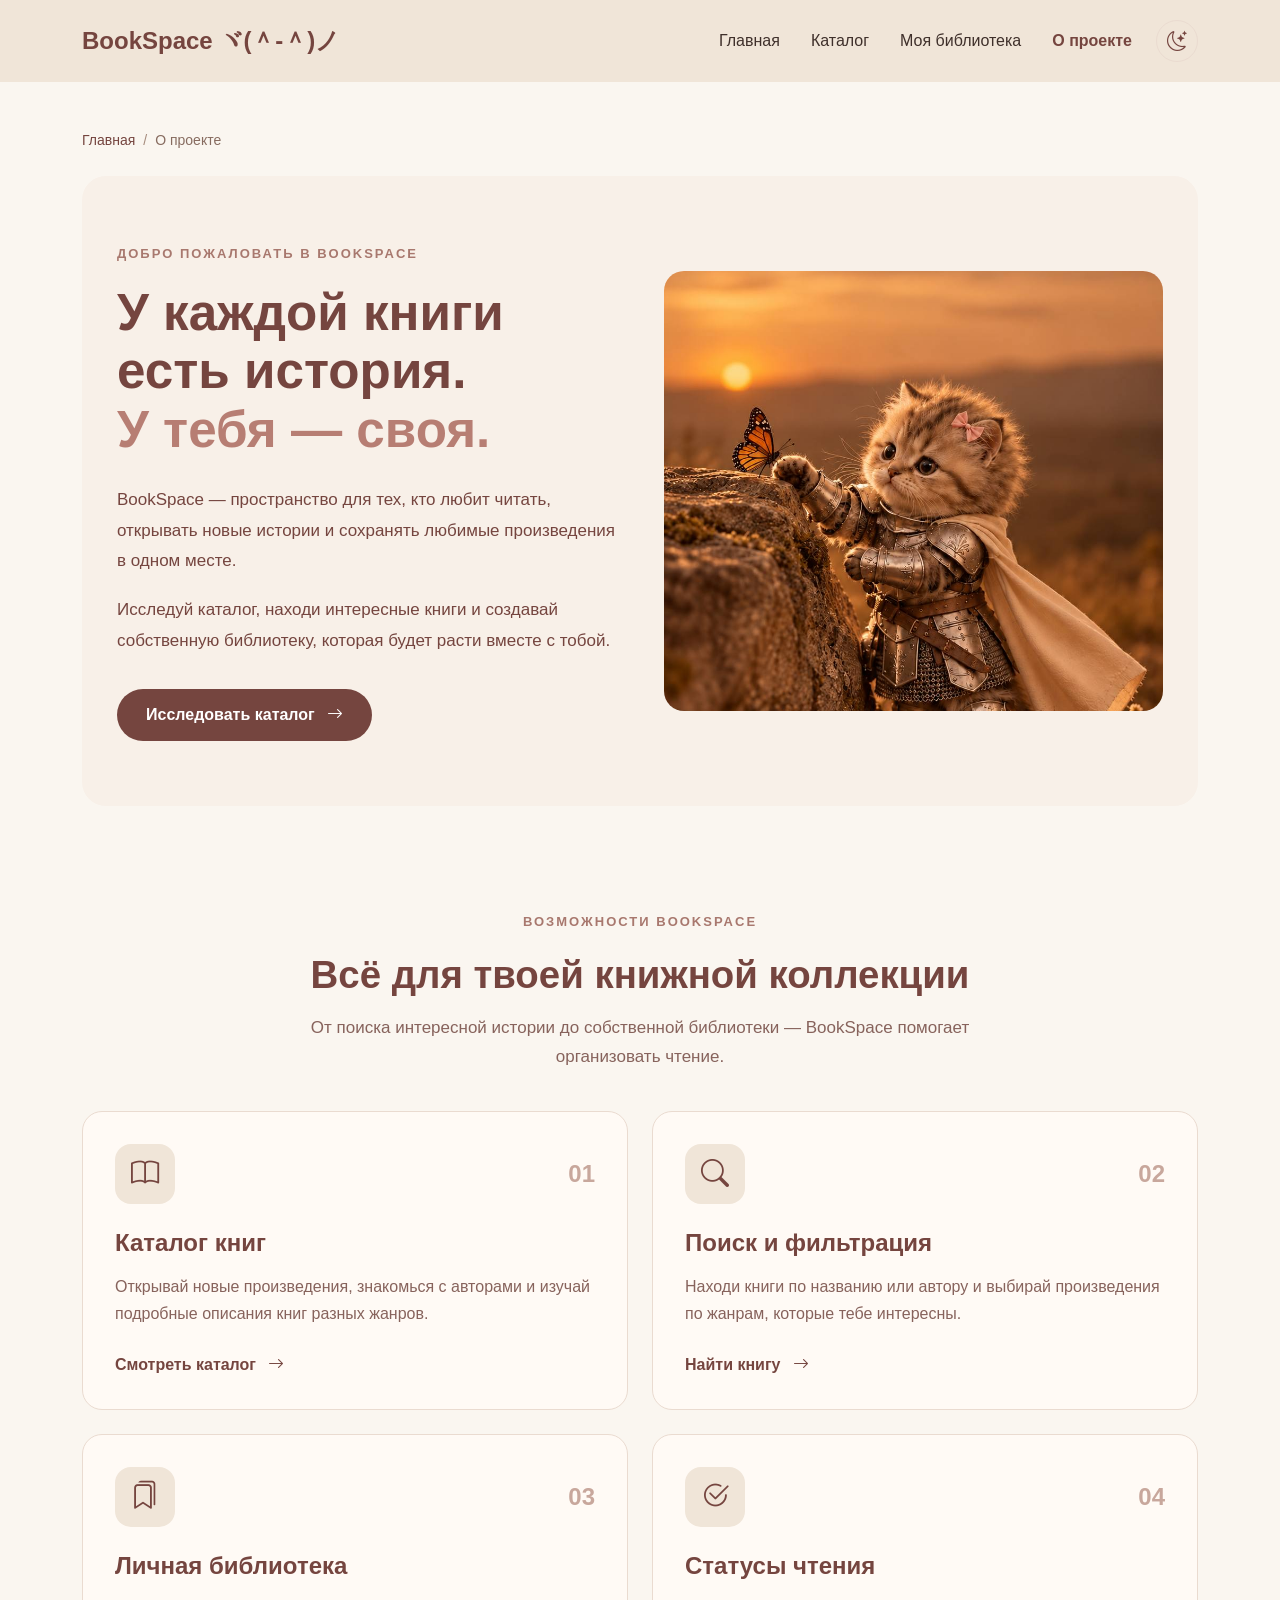
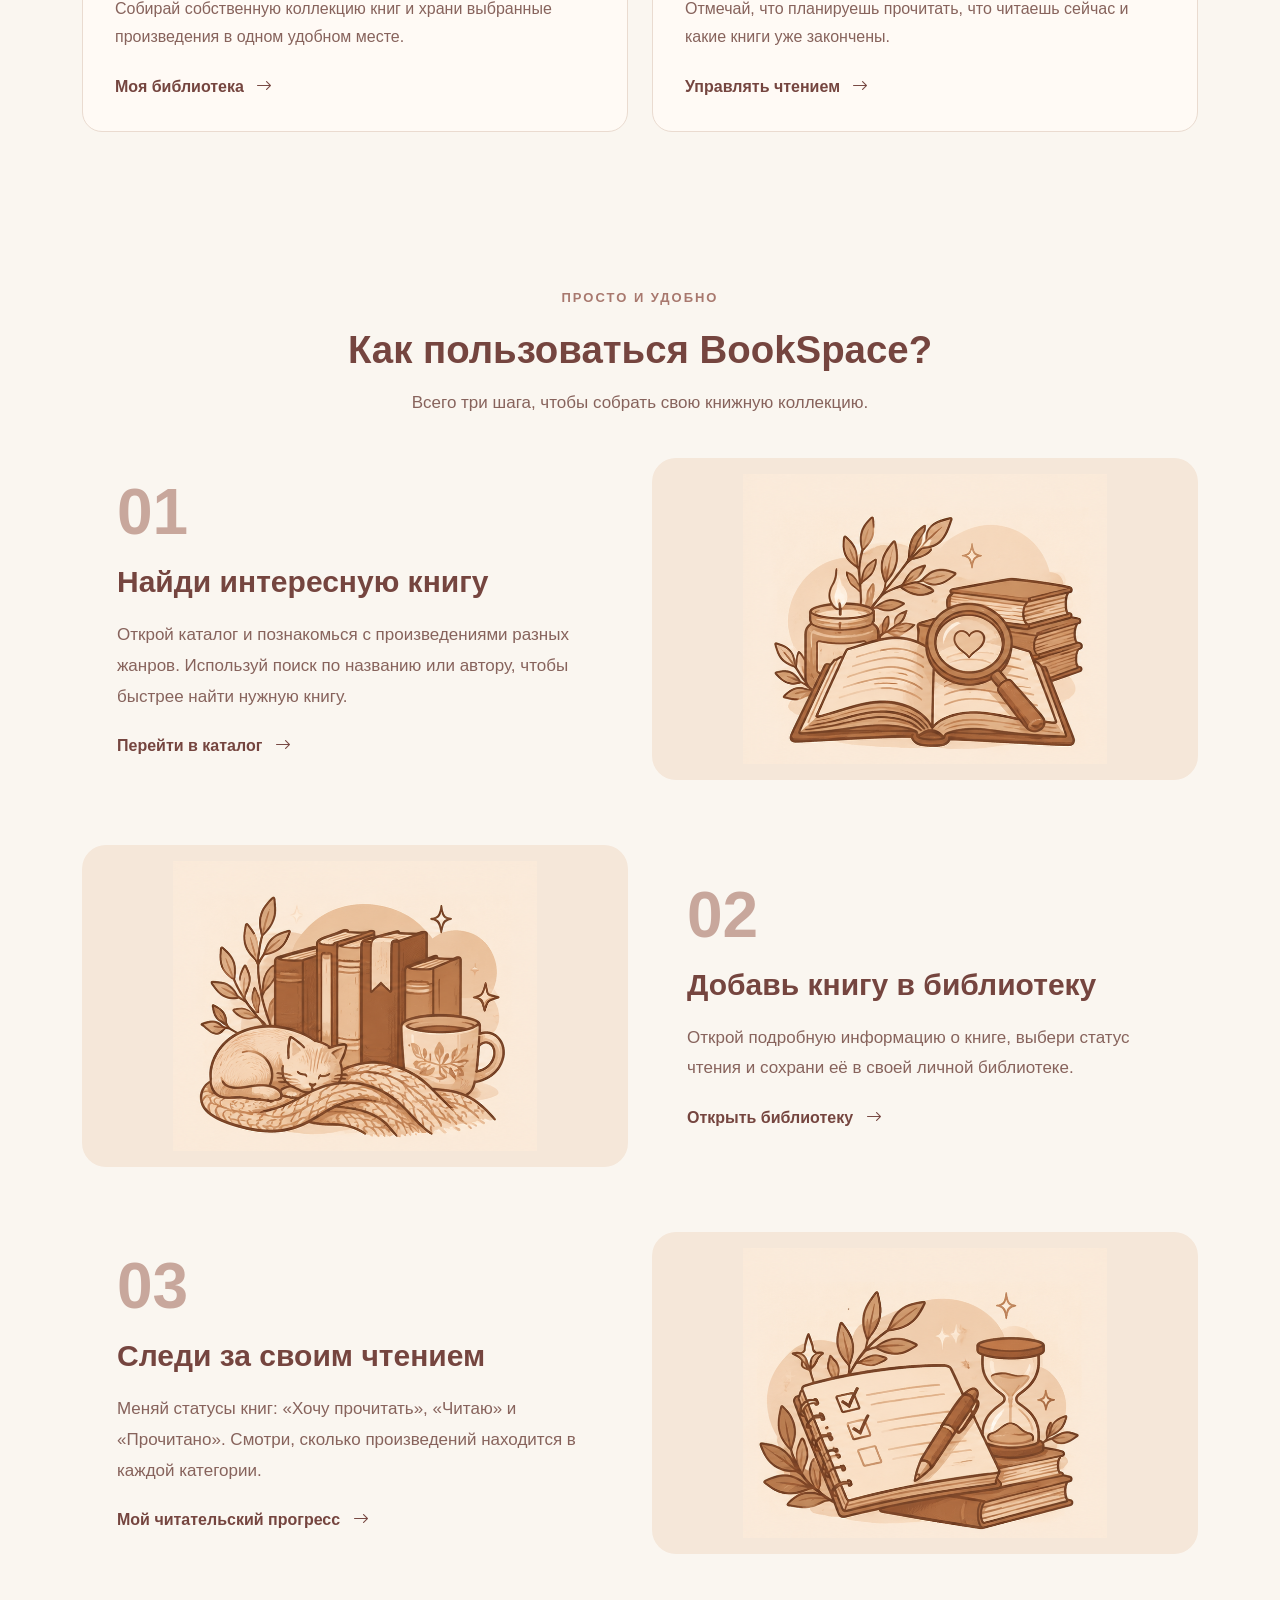
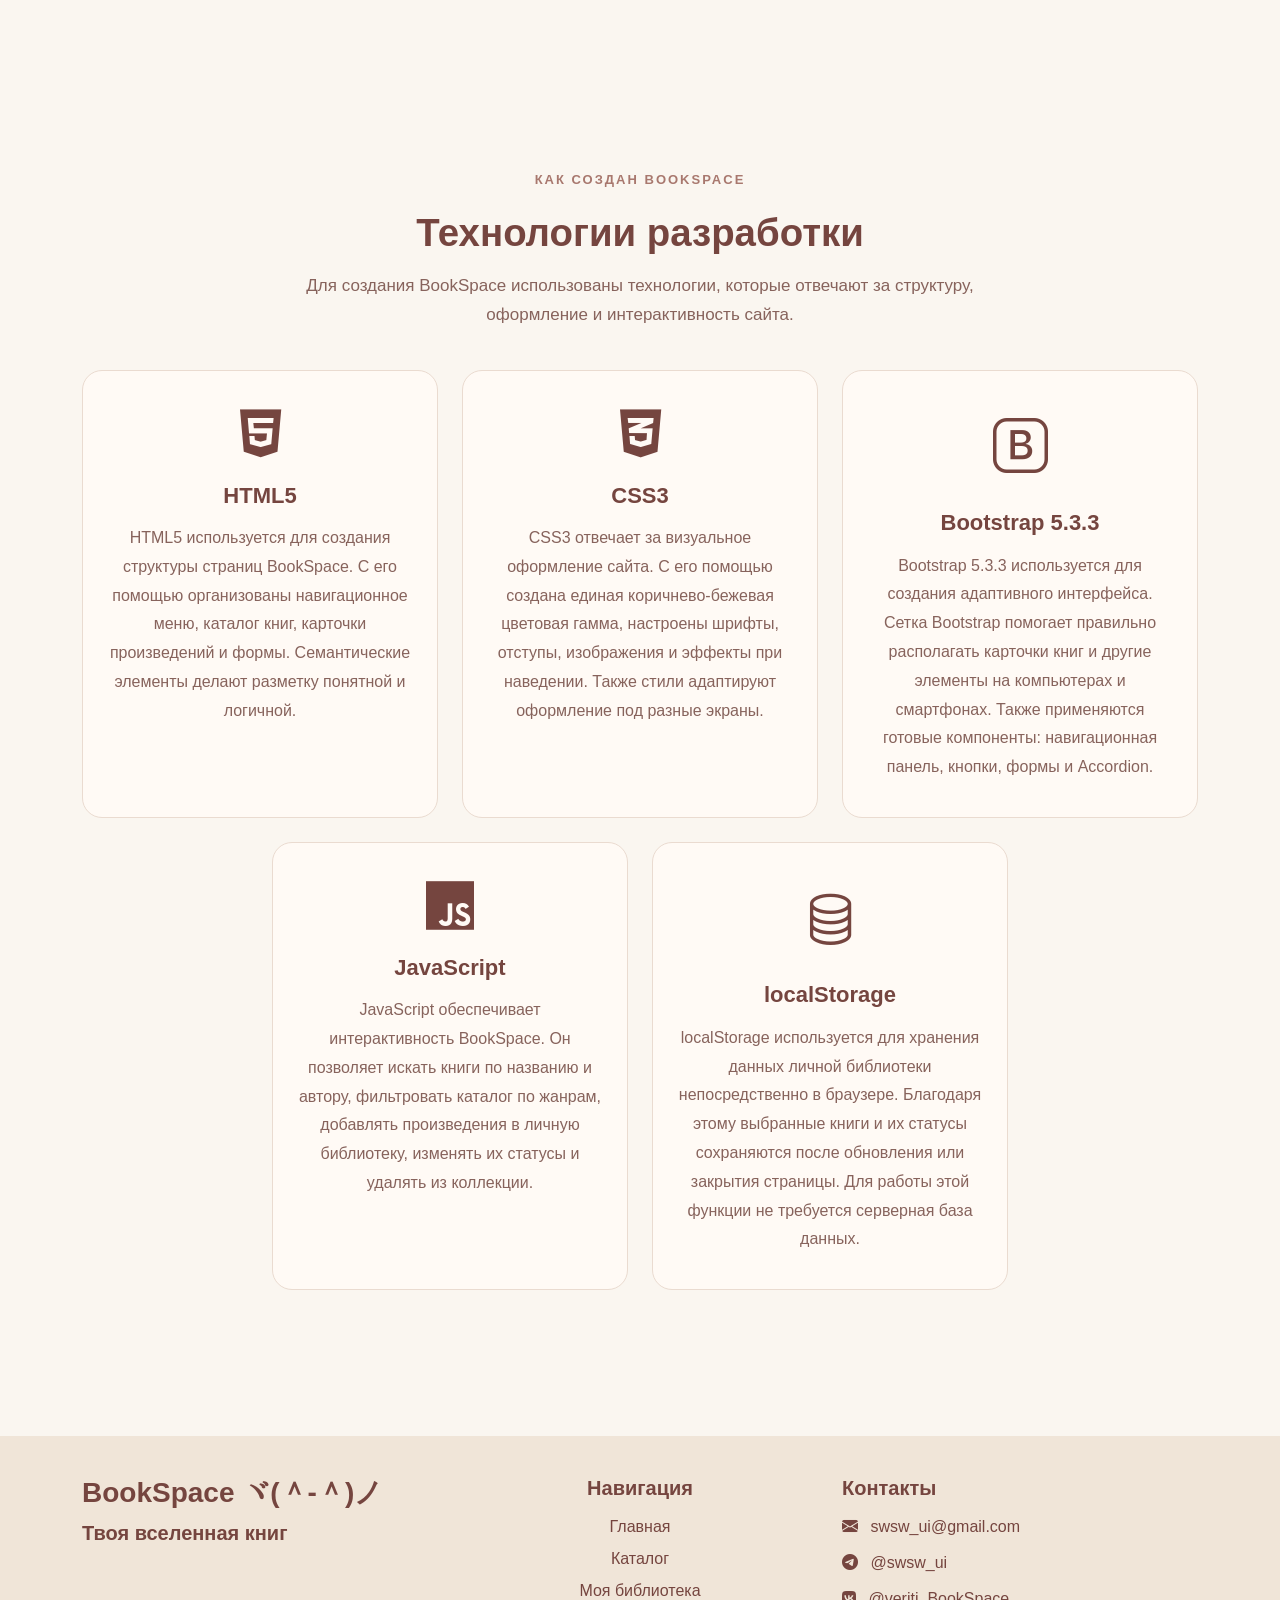
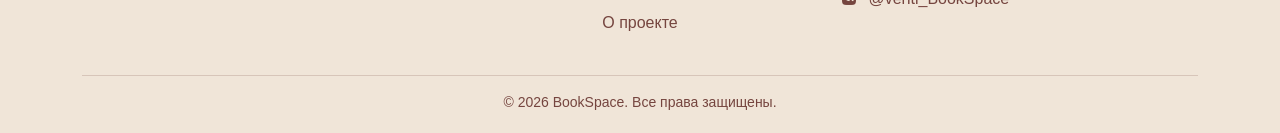
==== commit 7343de36: "фичи для кр3 и расширение каталога" ====
--- a/about.html
+++ b/about.html
@@ -70,8 +70,19 @@
                             О проекте
                         </a>
                     </li>
-
                 </ul>
+
+                <!-- Переключатель темы -->
+                <button
+                    type="button"
+                    class="btn theme-toggle ms-lg-3"
+                    id="themeToggle"
+                    aria-label="Переключить тему"
+                    title="Переключить тему"
+                >
+                    <i class="bi bi-moon-stars"></i>
+                </button>
+
             </div>
         </div>
     </nav>
--- a/css/custom.css
+++ b/css/custom.css
@@ -455,8 +455,9 @@
 }
 
 
-
-/* Страница «О проекте» */
+/* ========================================
+   Страница «О проекте» 
+======================================== */
 
 /* Приветственный блок */
 
@@ -816,8 +817,10 @@
     max-width: 390px;
 }
 
-/* Общий стиль баннеров */
-
+
+/* ========================================
+   Общий стиль баннеров
+======================================== */
 .page-banner {
     min-height: 360px;
     display: flex;
@@ -856,7 +859,7 @@
     margin-bottom: 0;
 }
 
-/* Фотография каталога */
+/* Фотография каталога */ 
 
 .catalog-banner {
     background-image:
@@ -895,3 +898,943 @@
         font-size: 16px;
     }
 }
+
+
+/* ========================================
+   Переключатель светлой и тёмной темы 
+======================================== */
+
+.theme-toggle {
+    display: flex;
+    align-items: center;
+    justify-content: center;
+
+    width: 42px;
+    height: 42px;
+
+    color: #75453f;
+    background-color: #f0e5d8;
+    border: 1px solid #eadbd0;
+    border-radius: 50%;
+
+    font-size: 20px;
+    transition: all 0.3s ease;
+}
+
+.theme-toggle:hover {
+    color: #ffffff;
+    background-color: #75453f;
+    transform: rotate(15deg);
+}
+
+.theme-toggle:focus-visible {
+    box-shadow: 0 0 0 3px rgba(117, 69, 63, 0.25);
+}
+
+@media (max-width: 991px) {
+    .theme-toggle {
+        margin-top: 12px;
+        margin-bottom: 12px;
+    }
+}
+
+
+/* ========================================
+   ТЁМНАЯ ТЕМА 
+======================================== */
+
+
+:root[data-theme="dark"] {
+    color-scheme: dark;
+
+    --background: #211a19;
+    --primary: #d6b5a5;
+    --primary-hover: #f0d8c6;
+    --text: #eadbd0;
+    --light-brown: #392b29;
+
+    --bs-body-bg: #211a19;
+    --bs-body-color: #eadbd0;
+    --bs-secondary-color: #c6aaa0;
+    --bs-border-color: #624942;
+}
+
+/* Основной фон и текст */
+
+[data-theme="dark"] body {
+    background-color: #211a19;
+    color: #eadbd0;
+}
+
+[data-theme="dark"] main {
+    color: #eadbd0;
+}
+
+[data-theme="dark"] h1,
+[data-theme="dark"] h2,
+[data-theme="dark"] h3,
+[data-theme="dark"] h4,
+[data-theme="dark"] h5,
+[data-theme="dark"] h6,
+[data-theme="dark"] .section-title {
+    color: #f0d8c6;
+}
+
+[data-theme="dark"] p {
+    color: #d6b5a5;
+}
+
+[data-theme="dark"] .text-muted {
+    color: #c6aaa0 !important;
+}
+
+/* Навигация */
+
+[data-theme="dark"] .navbar {
+    background-color: #302321 !important;
+    border-bottom: 1px solid #624942;
+}
+
+[data-theme="dark"] .navbar-brand,
+[data-theme="dark"] .navbar .nav-link {
+    color: #f0d8c6 !important;
+}
+
+[data-theme="dark"] .navbar .nav-link:hover,
+[data-theme="dark"] .navbar .nav-link.active {
+    color: #ffffff !important;
+}
+
+[data-theme="dark"] .navbar-toggler {
+    border-color: #a98b7f;
+}
+
+[data-theme="dark"] .navbar-toggler-icon {
+    filter: invert(1);
+}
+
+/* Переключатель темы */
+
+[data-theme="dark"] .theme-toggle {
+    background-color: #624942;
+    color: #f0d8c6;
+    border-color: #82645a;
+}
+
+[data-theme="dark"] .theme-toggle:hover {
+    background-color: #82645a;
+    color: #ffffff;
+}
+
+/* Карточки книг */
+
+[data-theme="dark"] .card,
+[data-theme="dark"] .book-card {
+    background-color: #392b29;
+    color: #eadbd0;
+    border-color: #624942;
+}
+
+[data-theme="dark"] .card-body {
+    background-color: #392b29;
+    color: #eadbd0;
+}
+
+[data-theme="dark"] .card-title,
+[data-theme="dark"] .card-text {
+    color: #f0d8c6;
+}
+
+/* Подложка вокруг обложек книг */
+
+[data-theme="dark"] .book-card img {
+    background-color: #302321;
+}
+
+/* Книга дня */
+
+[data-theme="dark"] .book-of-day {
+    background-color: #302321;
+    color: #eadbd0;
+}
+
+[data-theme="dark"] .book-of-day h2,
+[data-theme="dark"] .book-of-day h3 {
+    color: #f0d8c6;
+}
+
+[data-theme="dark"] .book-of-day p {
+    color: #d6b5a5;
+}
+
+/* Каталог: поиск и фильтры */
+
+[data-theme="dark"] .catalog-filters {
+    background-color: #392b29;
+    color: #eadbd0;
+    border: 1px solid #624942;
+}
+
+[data-theme="dark"] .form-label {
+    color: #eadbd0;
+}
+
+[data-theme="dark"] .form-control,
+[data-theme="dark"] .form-select {
+    background-color: #302321;
+    color: #f0d8c6;
+    border-color: #82645a;
+}
+
+[data-theme="dark"] .form-control::placeholder {
+    color: #bfa69c;
+}
+
+[data-theme="dark"] .form-control:focus,
+[data-theme="dark"] .form-select:focus {
+    background-color: #392b29;
+    color: #ffffff;
+    border-color: #d6b5a5;
+    box-shadow: 0 0 0 3px rgba(214, 181, 165, 0.2);
+}
+
+[data-theme="dark"] .form-select option {
+    background-color: #302321;
+    color: #f0d8c6;
+}
+
+/* Моя библиотека: добавление книги */
+
+[data-theme="dark"] .library-panel {
+    background-color: #392b29;
+    color: #eadbd0;
+    border: 1px solid #624942;
+}
+
+/* Моя библиотека: статистика */
+
+[data-theme="dark"] .library-stat {
+    background-color: #392b29;
+    color: #eadbd0;
+    border: 1px solid #624942;
+}
+
+[data-theme="dark"] .library-stat h2 {
+    color: #f0d8c6;
+}
+
+[data-theme="dark"] .library-stat p {
+    color: #d6b5a5;
+}
+
+/* Сообщения библиотеки */
+
+[data-theme="dark"] #libraryMessage,
+[data-theme="dark"] #emptyLibrary {
+    color: #d6b5a5;
+}
+
+/* Страница подробной информации о книге */
+
+[data-theme="dark"] .book-actions {
+    background-color: #392b29;
+    color: #eadbd0;
+}
+
+[data-theme="dark"] #bookMessage,
+[data-theme="dark"] .book-back-link {
+    color: #e8c6b4;
+}
+
+[data-theme="dark"] .book-detail-author,
+[data-theme="dark"] .book-description {
+    color: #d6b5a5;
+}
+
+/* Кнопки */
+
+[data-theme="dark"] .btn-book,
+[data-theme="dark"] .about-hero-btn {
+    background-color: #a77b6d;
+    border-color: #a77b6d;
+    color: #211a19;
+}
+
+[data-theme="dark"] .btn-book:hover,
+[data-theme="dark"] .about-hero-btn:hover {
+    background-color: #d6b5a5;
+    border-color: #d6b5a5;
+    color: #211a19;
+}
+
+/* Хлебные крошки */
+
+[data-theme="dark"] .breadcrumb-item,
+[data-theme="dark"] .breadcrumb-item a {
+    color: #d6b5a5;
+}
+
+[data-theme="dark"] .breadcrumb-item.active {
+    color: #f0d8c6;
+}
+
+[data-theme="dark"]
+.breadcrumb-item + .breadcrumb-item::before {
+    color: #a98b7f;
+}
+
+/* Страница "О проекте" */
+
+[data-theme="dark"] .about-hero,
+[data-theme="dark"] .about-step-visual,
+[data-theme="dark"] .about-step-visual-alt {
+    background-color: #392b29;
+}
+
+[data-theme="dark"] .about-title,
+[data-theme="dark"] .about-title span,
+[data-theme="dark"] .about-step-content h3,
+[data-theme="dark"] .about-section-heading h2 {
+    color: #f0d8c6;
+}
+
+[data-theme="dark"] .about-intro,
+[data-theme="dark"] .about-step-content p,
+[data-theme="dark"] .about-section-heading p {
+    color: #d6b5a5;
+}
+
+/* Карточки возможностей */
+
+[data-theme="dark"] .about-feature-card {
+    background-color: #392b29;
+    border-color: #624942;
+}
+
+[data-theme="dark"] .about-feature-card h3 {
+    color: #f0d8c6;
+}
+
+[data-theme="dark"] .about-feature-card p {
+    color: #d6b5a5;
+}
+
+[data-theme="dark"] .about-feature-icon {
+    background-color: #624942;
+    color: #f0d8c6;
+}
+
+[data-theme="dark"] .about-feature-number {
+    color: #c8a79c;
+}
+
+[data-theme="dark"] .about-feature-link {
+    color: #e8c6b4;
+}
+
+/* Карточки технологий */
+
+[data-theme="dark"] .about-tech-card {
+    background-color: #392b29;
+    border-color: #624942;
+}
+
+[data-theme="dark"] .about-tech-card h3 {
+    color: #f0d8c6;
+}
+
+[data-theme="dark"] .about-tech-card p {
+    color: #d6b5a5;
+}
+
+[data-theme="dark"] .about-tech-icon {
+    color: #d6b5a5;
+}
+
+/* FAQ */
+
+[data-theme="dark"] .faq-title {
+    color: #f0d8c6;
+}
+
+[data-theme="dark"] .faq-subtitle {
+    color: #d6b5a5;
+}
+
+[data-theme="dark"] .faq-accordion .accordion-item,
+[data-theme="dark"] .faq-accordion .accordion-button,
+[data-theme="dark"] .faq-accordion .accordion-body {
+    background-color: #392b29;
+    color: #f0d8c6;
+    border-color: #624942;
+}
+
+[data-theme="dark"]
+.faq-accordion .accordion-button:not(.collapsed) {
+    background-color: #624942;
+    color: #ffffff;
+}
+
+[data-theme="dark"]
+.faq-accordion .accordion-button::after {
+    filter: brightness(0) invert(1);
+}
+
+/* Стандартные светлые блоки Bootstrap */
+
+[data-theme="dark"] .bg-light,
+[data-theme="dark"] .bg-white {
+    background-color: #392b29 !important;
+    color: #eadbd0;
+}
+
+/* Подвал */
+
+[data-theme="dark"] .site-footer {
+    background-color: #302321;
+    color: #eadbd0;
+    border-top: 1px solid #624942;
+}
+
+[data-theme="dark"] .site-footer a,
+[data-theme="dark"] .site-footer p,
+[data-theme="dark"] .footer-heading {
+    color: #d6b5a5;
+}
+
+[data-theme="dark"] .footer-bottom {
+    border-top-color: #624942;
+}
+
+/* Баннеры: сохраняем белый текст */
+
+[data-theme="dark"] .page-banner-content h1,
+[data-theme="dark"] .page-banner-content p {
+    color: #ffffff;
+}
+
+/* Плавное переключение темы */
+
+body,
+.navbar,
+.card,
+.card-body,
+.book-card img,
+.book-of-day,
+.catalog-filters,
+.library-panel,
+.library-stat,
+.book-actions,
+.site-footer,
+.about-hero,
+.about-step-visual,
+.about-tech-card,
+.about-feature-card,
+.faq-accordion .accordion-item,
+.form-control,
+.form-select {
+    transition:
+        background-color 0.3s ease,
+        color 0.3s ease,
+        border-color 0.3s ease;
+}
+
+
+
+/* ========================================
+   ОЦЕНКИ И ОТЗЫВЫ О КНИГАХ
+======================================== */
+
+/* Общий блок отзывов */
+
+.book-reviews {
+    padding-top: 30px;
+    padding-bottom: 40px;
+}
+
+/* Средняя оценка книги */
+
+.reviews-summary {
+    background-color: #f0e5d8;
+    border-radius: 16px;
+    padding: 25px 30px;
+}
+
+.reviews-average {
+    font-size: 42px;
+    font-weight: 800;
+    color: #75453f;
+    margin-right: 15px;
+}
+
+.reviews-stars {
+    font-size: 28px;
+    color: #c18b40;
+    letter-spacing: 3px;
+}
+
+.reviews-count {
+    color: #87635c;
+    margin-top: 8px;
+    margin-bottom: 0;
+}
+
+/* Форма добавления отзыва */
+
+.review-form {
+    background-color: #fffaf5;
+    border: 1px solid #eadbd0;
+    border-radius: 16px;
+}
+
+.review-form h3 {
+    color: #75453f;
+}
+
+/* Интерактивные звёзды */
+
+.rating-input {
+    display: flex;
+    align-items: center;
+    gap: 5px;
+}
+
+.rating-input button {
+    background: transparent;
+    border: none;
+    padding: 0 3px;
+    font-size: 38px;
+    line-height: 1.2;
+    color: #c18b40;
+    cursor: pointer;
+    transition: transform 0.2s ease;
+}
+
+.rating-input button:hover {
+    transform: scale(1.2);
+}
+
+.rating-input button:focus-visible {
+    outline: 2px solid #75453f;
+    border-radius: 5px;
+}
+
+/* Сообщение после отправки */
+
+#reviewMessage {
+    font-size: 14px;
+    font-weight: 500;
+}
+
+/* Список отзывов */
+
+.reviews-list {
+    display: flex;
+    flex-direction: column;
+    gap: 20px;
+}
+
+/* Отдельная карточка отзыва */
+
+.review-card {
+    background-color: #fffaf5;
+    border: 1px solid #eadbd0;
+    border-radius: 16px;
+    padding: 25px;
+}
+
+.review-card-header {
+    display: flex;
+    justify-content: space-between;
+    align-items: flex-start;
+    gap: 15px;
+    margin-bottom: 12px;
+}
+
+.review-author {
+    font-size: 18px;
+    font-weight: 700;
+    color: #75453f;
+}
+
+.review-date {
+    font-size: 13px;
+    color: #87635c;
+}
+
+.review-card-stars {
+    color: #c18b40;
+    font-size: 22px;
+    letter-spacing: 2px;
+    margin-bottom: 12px;
+}
+
+.review-card-text {
+    color: #3f302b;
+    line-height: 1.7;
+    white-space: pre-wrap;
+    overflow-wrap: anywhere;
+}
+
+/* Кнопка удаления отзыва */
+
+.review-delete {
+    background: transparent;
+    border: 1px solid #b77e73;
+    color: #75453f;
+    border-radius: 8px;
+    padding: 6px 12px;
+    font-size: 13px;
+    cursor: pointer;
+}
+
+.review-delete:hover {
+    background-color: #75453f;
+    color: #ffffff;
+}
+
+/* ========================================
+   ОТЗЫВЫ: ТЁМНАЯ ТЕМА
+======================================== */
+
+[data-theme="dark"] .reviews-summary {
+    background-color: #302321;
+}
+
+[data-theme="dark"] .reviews-average {
+    color: #f0d8c6;
+}
+
+[data-theme="dark"] .reviews-count {
+    color: #d6b5a5;
+}
+
+[data-theme="dark"] .review-form,
+[data-theme="dark"] .review-card {
+    background-color: #392b29;
+    border-color: #624942;
+}
+
+[data-theme="dark"] .review-form h3,
+[data-theme="dark"] .review-author {
+    color: #f0d8c6;
+}
+
+[data-theme="dark"] .review-date,
+[data-theme="dark"] .review-card-text {
+    color: #d6b5a5;
+}
+
+[data-theme="dark"] .review-delete {
+    color: #f0d8c6;
+    border-color: #a77b6d;
+}
+
+[data-theme="dark"] .review-delete:hover {
+    background-color: #a77b6d;
+    color: #211a19;
+}
+
+
+/* ========================================
+   РЕЙТИНГИ В КАТАЛОГЕ
+======================================== */
+
+.catalog-rating {
+    display: flex;
+    align-items: center;
+    flex-wrap: wrap;
+    gap: 8px;
+
+    margin-bottom: 18px;
+    font-size: 15px;
+}
+
+.catalog-rating-stars {
+    color: #c18b40;
+    font-size: 20px;
+    letter-spacing: 1px;
+    white-space: nowrap;
+}
+
+.catalog-rating-value {
+    color: #75453f;
+    font-weight: 700;
+}
+
+.catalog-rating-count {
+    color: #87635c;
+    font-size: 13px;
+}
+
+.catalog-rating-empty {
+    color: #87635c;
+}
+
+/* Тёмная тема */
+
+[data-theme="dark"] .catalog-rating-value {
+    color: #f0d8c6;
+}
+
+[data-theme="dark"] .catalog-rating-count,
+[data-theme="dark"] .catalog-rating-empty {
+    color: #c6aaa0;
+}
+
+
+/* ========================================
+   ДНЕВНИК ЧТЕНИЯ
+======================================== */
+
+
+.reading-progress-section {
+    width: 100%;
+    box-sizing: border-box;
+    padding: 18px;
+    margin: 0 0 16px;
+
+    background-color: #f8f0e8;
+    border: 1px solid #e5d4c6;
+    border-radius: 12px;
+}
+
+
+.reading-progress-section h4 {
+    color: #75453f;
+    font-weight: 600;
+}
+
+.reading-progress-text {
+    font-size: 14px;
+    font-weight: 600;
+    color: #75453f;
+}
+
+.reading-progress-bar {
+    width: 100%;
+    height: 10px;
+    background-color: #e5d4c6;
+    border-radius: 20px;
+    overflow: hidden;
+}
+
+.reading-progress-fill {
+    height: 100%;
+    background-color: #9b6b56;
+    border-radius: 20px;
+    transition: width 0.4s ease;
+}
+
+/* Тёмная тема */
+
+[data-theme="dark"] .reading-progress-section {
+    background-color: #392b29;
+    border-color: #624942;
+}
+
+[data-theme="dark"] .reading-progress-section h4,
+[data-theme="dark"] .reading-progress-text {
+    color: #f0d8c6;
+}
+
+[data-theme="dark"] .reading-progress-bar {
+    background-color: #624942;
+}
+
+[data-theme="dark"] .reading-progress-fill {
+    background-color: #c18b94;
+}
+
+
+/* ========================================
+   СТАТИСТИКА ЧТЕНИЯ
+======================================== */
+
+.reading-statistics .library-stat {
+    position: relative;
+    overflow: hidden;
+    transition: transform 0.25s ease, box-shadow 0.25s ease;
+}
+
+.reading-statistics .library-stat:hover {
+    transform: translateY(-4px);
+    box-shadow: 0 8px 22px rgba(80, 45, 35, 0.12);
+}
+
+.stat-icon {
+    font-size: 28px;
+    color: #9b6b56;
+}
+
+.reading-statistics .library-stat h3 {
+    font-weight: 700;
+    color: #75453f;
+    font-variant-numeric: tabular-nums;
+}
+
+/* Диаграмма */
+
+.reading-stats-chart {
+    display: flex;
+    width: 100%;
+    height: 22px;
+    overflow: hidden;
+    border-radius: 20px;
+    background-color: #e5d4c6;
+}
+
+.reading-stats-chart > div {
+    height: 100%;
+    transition: width 0.5s ease;
+}
+
+.reading-stats-legend {
+    display: flex;
+    flex-wrap: wrap;
+    gap: 12px 24px;
+}
+
+.reading-stats-legend-item {
+    display: flex;
+    align-items: center;
+    gap: 8px;
+    font-size: 14px;
+}
+
+.reading-stats-legend-color {
+    width: 12px;
+    height: 12px;
+    border-radius: 50%;
+    flex-shrink: 0;
+}
+
+/* Тёмная тема */
+
+[data-theme="dark"] .stat-icon {
+    color: #d6b5a5;
+}
+
+[data-theme="dark"] .reading-statistics .library-stat h3 {
+    color: #f0d8c6;
+}
+
+[data-theme="dark"] .reading-stats-chart {
+    background-color: #624942;
+}
+
+
+/* ========================================
+   ЕДИНЫЙ ВИД КАРТОЧЕК СТАТИСТИКИ
+======================================== */
+
+.reading-statistics .library-stat {
+    display: flex;
+    flex-direction: column;
+    align-items: center;
+    justify-content: center;
+    text-align: center;
+    min-height: 215px;
+}
+
+/* Иконки */
+.reading-statistics .stat-icon {
+    display: block;
+    font-size: 32px;
+    line-height: 1;
+    margin-bottom: 16px;
+}
+
+/* Числа */
+.reading-statistics .library-stat h3 {
+    display: block;
+    margin: 0 0 8px !important;
+    font-size: 36px;
+    line-height: 1.2;
+    font-weight: 700;
+}
+
+/* Подписи */
+.reading-statistics .library-stat p {
+    margin: 0;
+    font-size: 16px;
+    line-height: 1.4;
+}
+
+
+/* ========================================
+   РАНДОМАЙЗЕР КНИГ
+======================================== */
+
+.book-randomizer {
+    border-radius: 16px;
+}
+
+.random-book-card {
+    display: flex;
+    align-items: center;
+    gap: 24px;
+    padding: 20px;
+    border: 1px solid #e5d4c6;
+    border-radius: 12px;
+    background-color: #fffaf5;
+    animation: randomBookAppear 0.2s ease;
+}
+
+.random-book-image {
+    width: 110px;
+    height: 160px;
+    object-fit: cover;
+    border-radius: 8px;
+    flex-shrink: 0;
+}
+
+.random-book-info {
+    flex: 1;
+    min-width: 0;
+}
+
+.random-book-info h3 {
+    color: #75453f;
+    font-weight: 700;
+}
+
+.random-book-actions {
+    display: flex;
+    flex-wrap: wrap;
+    gap: 10px;
+}
+
+@keyframes randomBookAppear {
+    from {
+        opacity: 0.4;
+        transform: translateY(5px);
+    }
+
+    to {
+        opacity: 1;
+        transform: translateY(0);
+    }
+}
+
+/* Тёмная тема */
+
+[data-theme="dark"] .random-book-card {
+    background-color: #302321;
+    border-color: #624942;
+}
+
+[data-theme="dark"] .random-book-info h3 {
+    color: #f0d8c6;
+}
+
+@media (max-width: 576px) {
+    .random-book-card {
+        flex-direction: column;
+        text-align: center;
+    }
+
+    .random-book-actions {
+        justify-content: center;
+    }
+}
